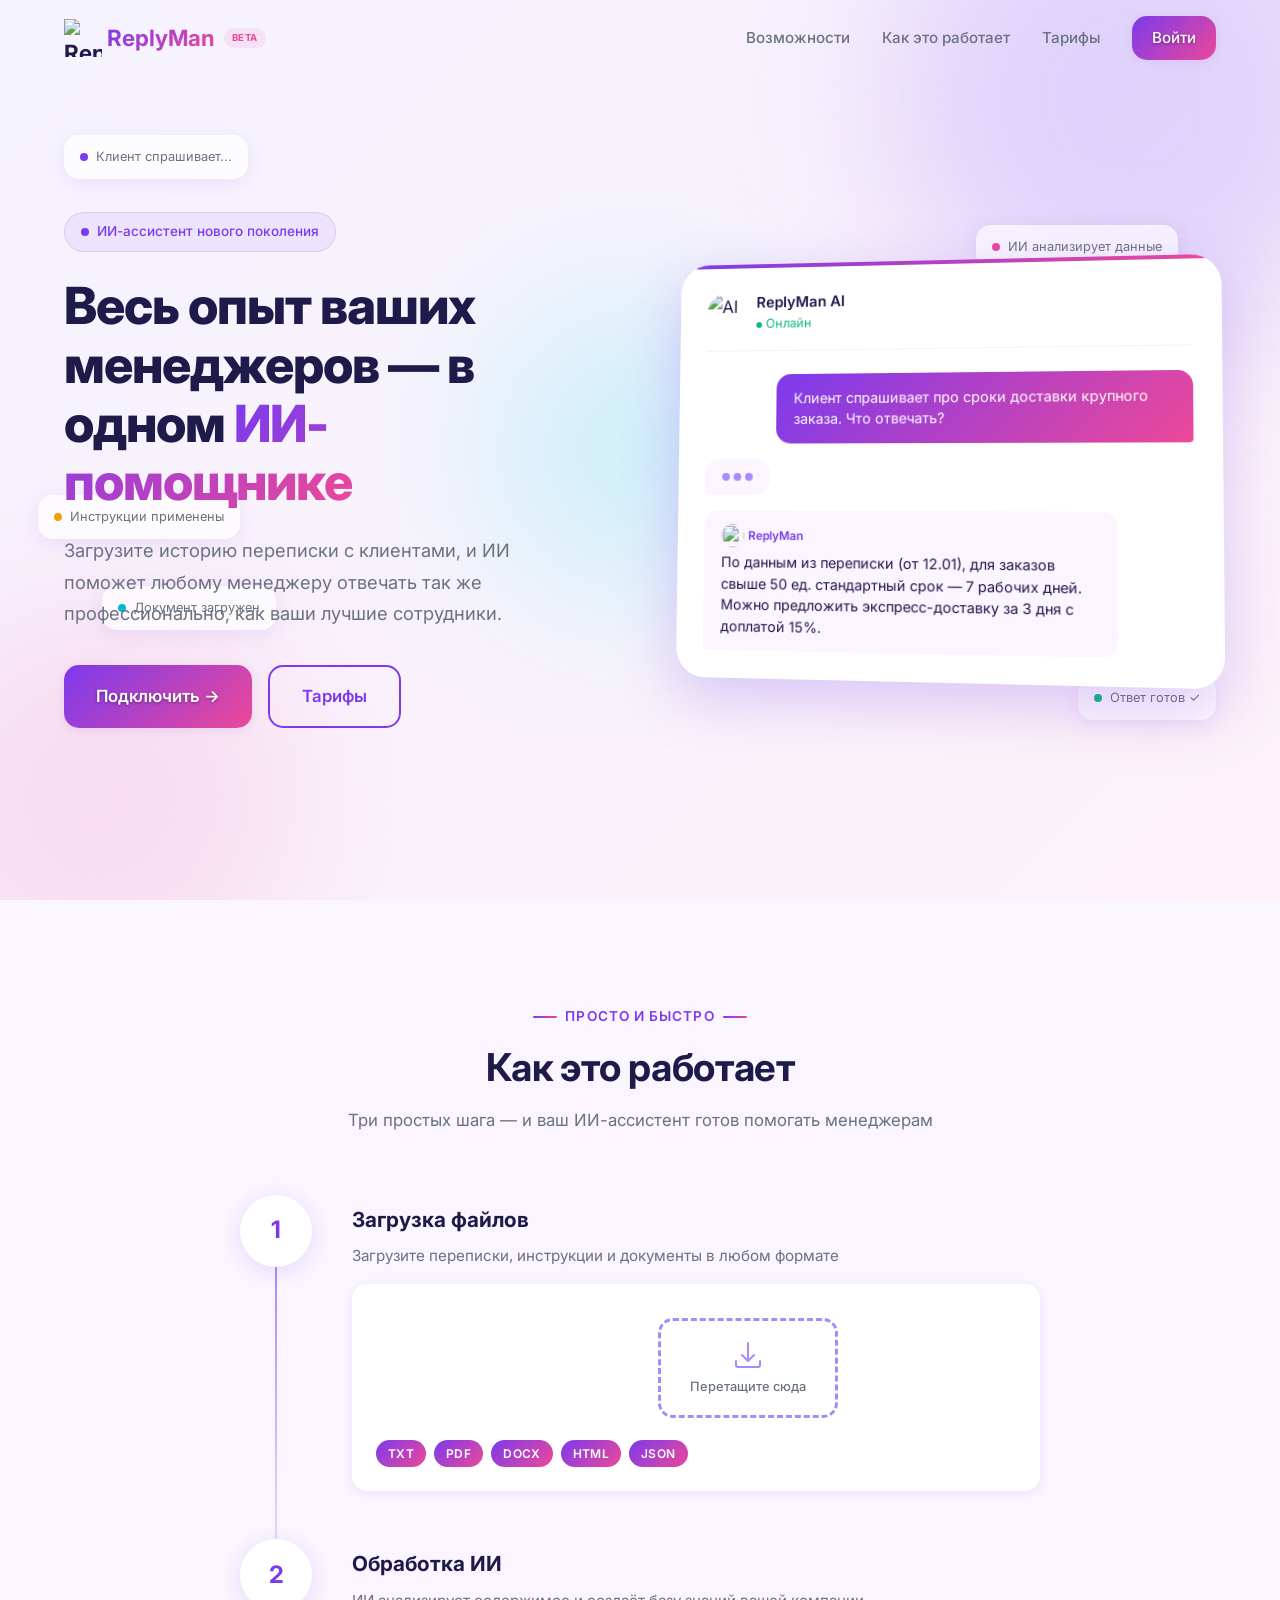
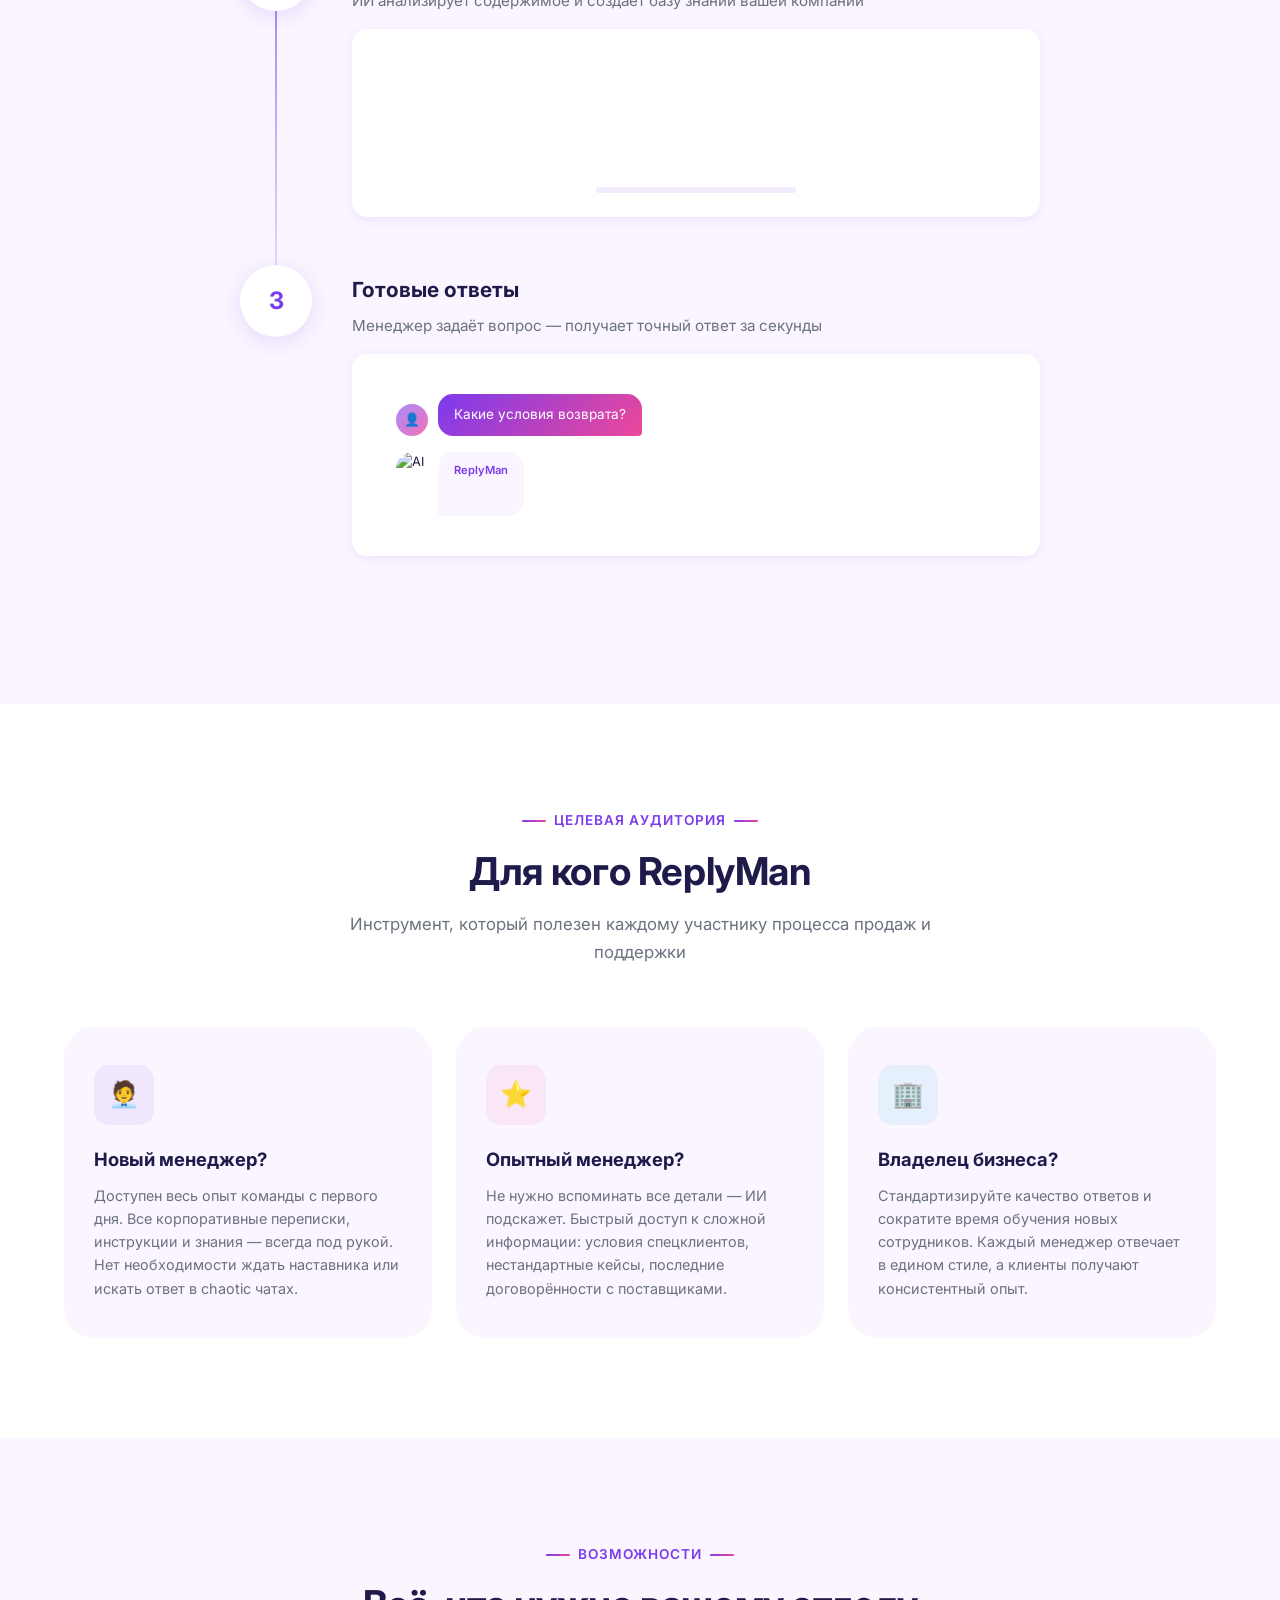
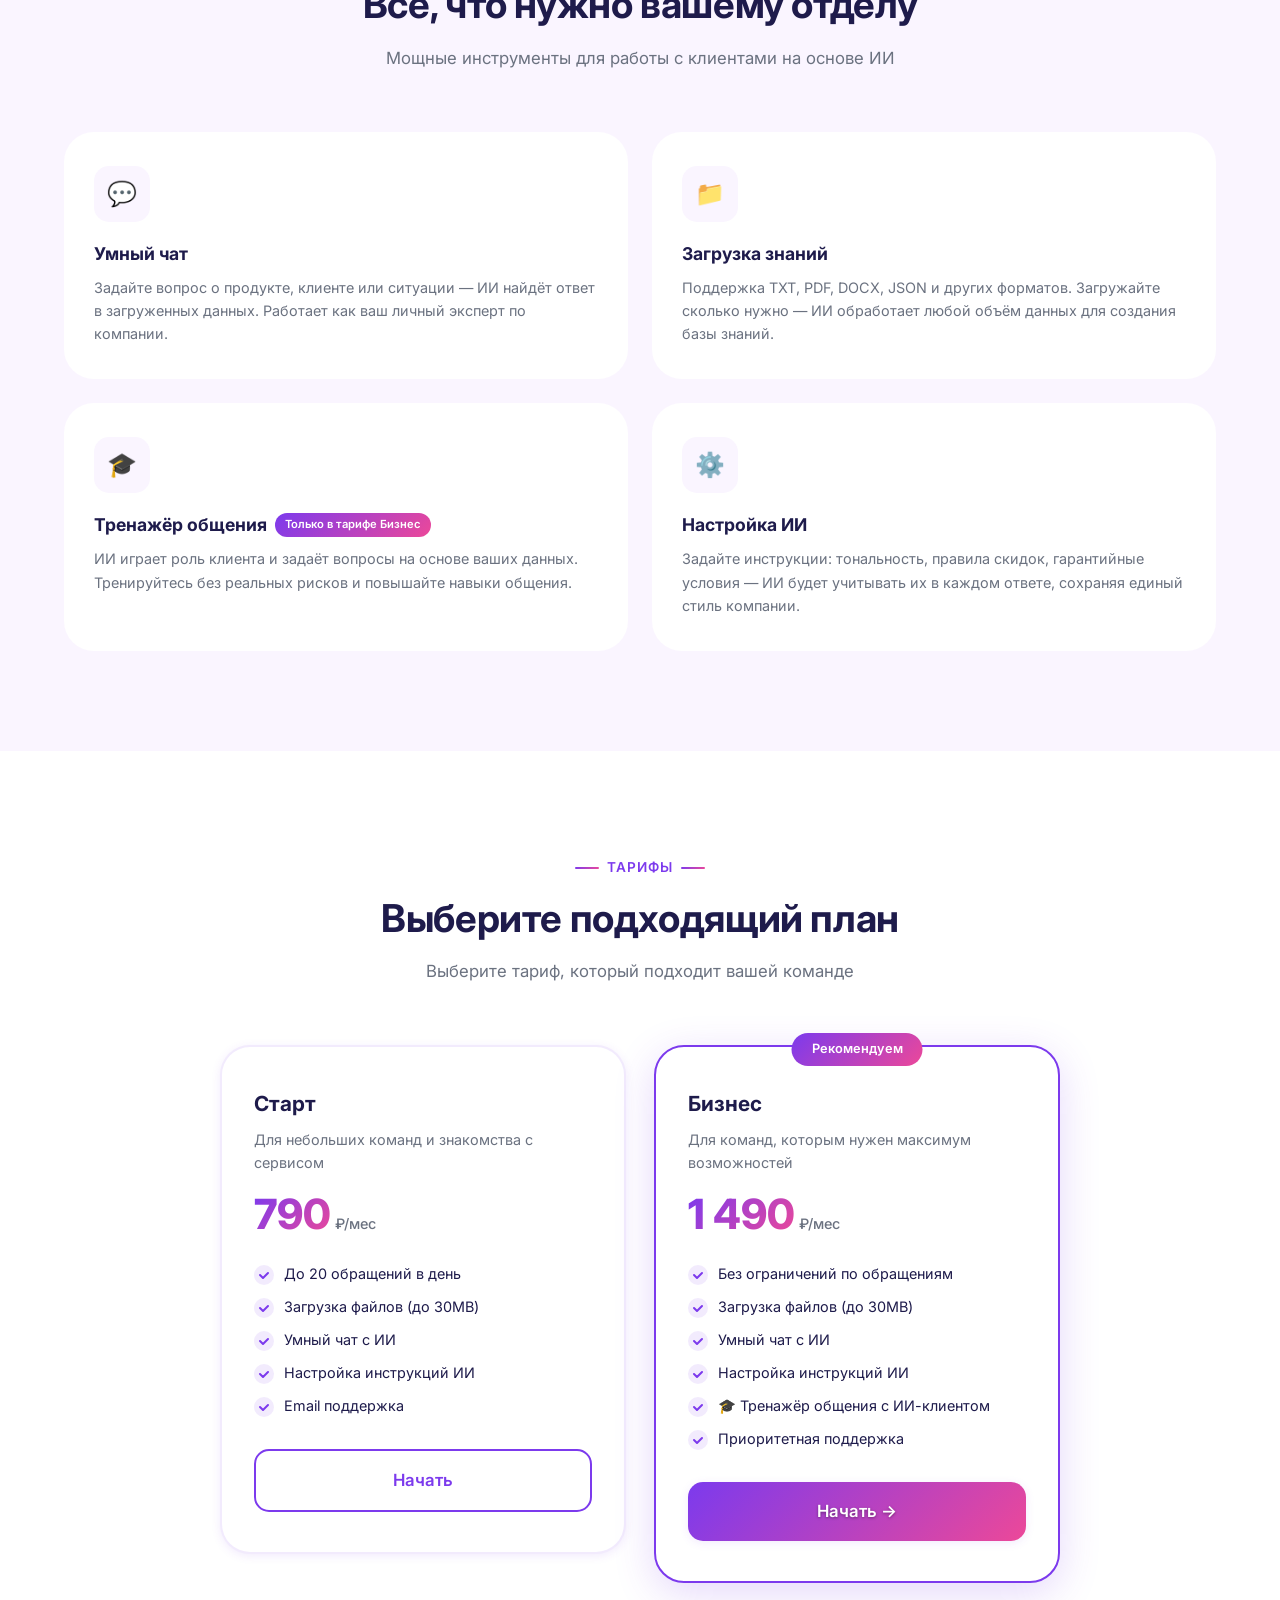
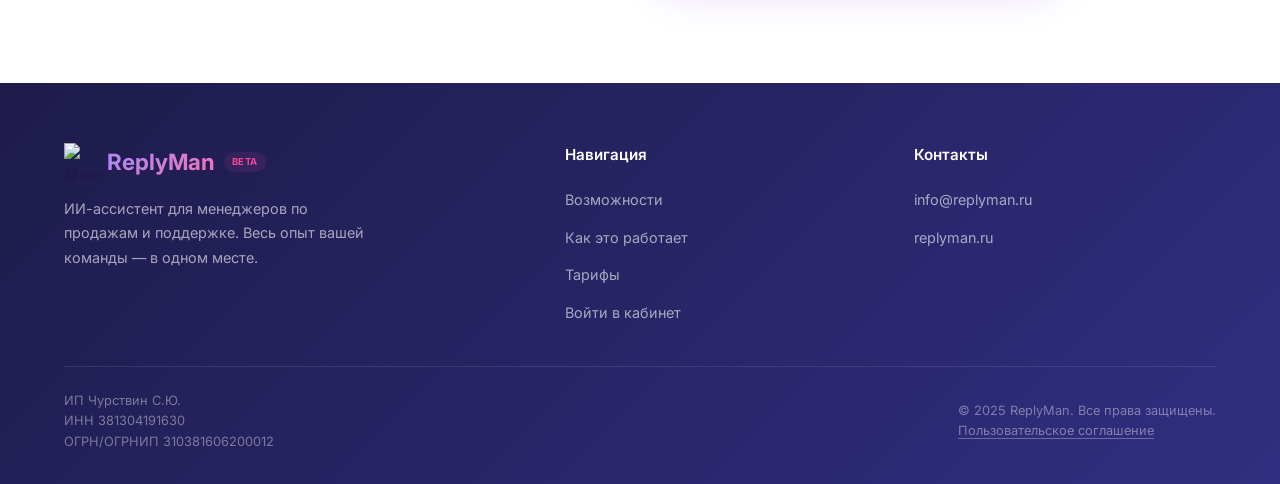
==== index.html @ f09cf015 "Add files via upload" ====
<!DOCTYPE html>
<html lang="ru">
<head>
    <meta charset="UTF-8">
    <meta name="viewport" content="width=device-width, initial-scale=1.0">
    <title>ReplyMan — ИИ-ассистент для менеджеров по продажам и поддержке</title>
    <meta name="description" content="Загрузите историю переписки с клиентами, и ИИ поможет любому менеджеру отвечать так же профессионально, как ваши лучшие сотрудники.">
    <link rel="preconnect" href="https://fonts.googleapis.com">
    <link rel="preconnect" href="https://fonts.gstatic.com" crossorigin>
    <link href="https://fonts.googleapis.com/css2?family=Inter:wght@400;500;600;700;800&display=swap" rel="stylesheet">
    <link rel="icon" type="image/png" href="logo_rm.png">
    <style>
        /* ==============================
           CSS Variables — Design System
           ============================== */
        :root {
            --primary: #7c3aed;
            --primary-light: #a78bfa;
            --primary-dark: #5b21b6;
            --secondary: #ec4899;
            --accent: #06b6d4;

            --gradient-primary: linear-gradient(135deg, #7c3aed 0%, #ec4899 100%);
            --gradient-secondary: linear-gradient(135deg, #a78bfa 0%, #f472b6 100%);
            --gradient-dark: linear-gradient(135deg, #1e1b4b 0%, #312e81 100%);
            --gradient-light: linear-gradient(135deg, #f5f3ff 0%, #fdf2f8 100%);

            --bg-primary: #faf5ff;
            --bg-secondary: #ffffff;
            --bg-dark: #1e1b4b;

            --text-primary: #1e1b4b;
            --text-secondary: #6b7280;
            --text-light: #f5f3ff;

            --radius-lg: 30px;
            --radius-md: 15px;
            --radius-sm: 10px;

            --shadow-sm: 0 2px 10px rgba(124, 58, 237, 0.1);
            --shadow-md: 0 4px 20px rgba(124, 58, 237, 0.15);
            --shadow-lg: 0 10px 40px rgba(124, 58, 237, 0.2);
            --shadow-xl: 0 20px 60px rgba(124, 58, 237, 0.25);

            --transition: all 0.3s ease;

            --container-max: 1200px;
        }

        /* ==============================
           Reset & Base
           ============================== */
        *, *::before, *::after {
            margin: 0;
            padding: 0;
            box-sizing: border-box;
        }

        html {
            font-size: 16px;
            scroll-behavior: smooth;
            -webkit-font-smoothing: antialiased;
            -moz-osx-font-smoothing: grayscale;
        }

        body {
            font-family: 'Inter', -apple-system, BlinkMacSystemFont, 'Segoe UI', Roboto, sans-serif;
            background: #ffffff;
            color: var(--text-primary);
            line-height: 1.6;
            overflow-x: hidden;
        }

        a {
            text-decoration: none;
            color: inherit;
            transition: var(--transition);
        }

        img {
            max-width: 100%;
            display: block;
        }

        .container {
            max-width: var(--container-max);
            margin: 0 auto;
            padding: 0 24px;
        }

        /* ==============================
           Scrollbar
           ============================== */
        ::-webkit-scrollbar {
            width: 8px;
        }
        ::-webkit-scrollbar-track {
            background: var(--bg-primary);
        }
        ::-webkit-scrollbar-thumb {
            background: var(--primary-light);
            border-radius: 10px;
        }
        ::-webkit-scrollbar-thumb:hover {
            background: var(--primary);
        }

        /* ==============================
           Header / Navigation
           ============================== */
        .header {
            position: fixed;
            top: 0;
            left: 0;
            right: 0;
            z-index: 1000;
            padding: 16px 0;
            transition: var(--transition);
            background: transparent;
        }

        .header.scrolled {
            background: rgba(255, 255, 255, 0.92);
            backdrop-filter: blur(20px);
            -webkit-backdrop-filter: blur(20px);
            box-shadow: var(--shadow-sm);
            padding: 12px 0;
        }

        .header-inner {
            display: flex;
            align-items: center;
            justify-content: space-between;
        }

        .logo {
            display: flex;
            align-items: center;
            gap: 5px;
            font-size: 1.4rem;
            font-weight: 700;
            color: var(--text-primary);
        }

        .logo-icon {
            width: 38px;
            height: 38px;
            overflow: hidden;
            flex-shrink: 0;
        }

        .logo-icon img {
            width: 100%;
            height: 100%;
            object-fit: cover;
            object-position: center;
        }

        .logo-text {
            background: var(--gradient-primary);
            -webkit-background-clip: text;
            -webkit-text-fill-color: transparent;
            background-clip: text;
        }

        .logo-beta {
            font-size: 0.6rem;
            font-weight: 700;
            text-transform: uppercase;
            letter-spacing: 0.05em;
            color: var(--secondary);
            background: rgba(236, 72, 153, 0.1);
            padding: 2px 8px;
            border-radius: 50px;
            vertical-align: middle;
            margin-left: 4px;
        }

        .nav-links {
            display: flex;
            align-items: center;
            gap: 32px;
            list-style: none;
        }

        .nav-links a {
            font-size: 0.95rem;
            font-weight: 500;
            color: var(--text-secondary);
            transition: var(--transition);
            position: relative;
        }

        .nav-links a:hover {
            color: var(--primary);
        }

        .nav-links a::after {
            content: '';
            position: absolute;
            bottom: -4px;
            left: 0;
            width: 0;
            height: 2px;
            background: var(--gradient-primary);
            border-radius: 2px;
            transition: width 0.3s ease;
        }

        .nav-links a:hover::after {
            width: 100%;
        }

        .btn {
            display: inline-flex;
            align-items: center;
            justify-content: center;
            gap: 8px;
            padding: 12px 24px;
            border-radius: var(--radius-md);
            font-size: 0.95rem;
            font-weight: 600;
            cursor: pointer;
            border: none;
            transition: var(--transition);
            font-family: inherit;
            white-space: nowrap;
        }

        .btn-primary {
            background: var(--gradient-primary);
            color: #ffffff;
            box-shadow: var(--shadow-sm);
            text-shadow: 0 1px 3px rgba(0, 0, 0, 0.4);
        }

        .btn-primary span,
        .btn-primary {
            color: #ffffff !important;
            -webkit-text-fill-color: #ffffff !important;
        }

        .btn-primary:hover {
            transform: translateY(-2px);
            box-shadow: var(--shadow-md);
        }

        .btn-outline {
            background: transparent;
            color: var(--primary);
            border: 2px solid var(--primary);
        }

        .btn-outline:hover {
            background: var(--primary);
            color: #fff;
        }

        .btn-lg {
            padding: 16px 32px;
            font-size: 1.05rem;
            border-radius: var(--radius-md);
        }

        .btn-sm {
            padding: 10px 20px;
            font-size: 0.9rem;
        }

        .header-cta .btn {
            padding: 10px 24px;
        }

        /* Mobile menu */
        .mobile-toggle {
            display: none;
            flex-direction: column;
            gap: 5px;
            cursor: pointer;
            padding: 8px;
            border: none;
            background: none;
            position: fixed;
            top: 16px;
            right: 24px;
            z-index: 10001;
        }

        .mobile-toggle span {
            display: block;
            width: 24px;
            height: 2px;
            background: var(--text-primary);
            border-radius: 2px;
            transition: var(--transition);
        }

        .mobile-toggle.active span:nth-child(1) {
            transform: rotate(45deg) translate(5px, 5px);
        }
        .mobile-toggle.active span:nth-child(2) {
            opacity: 0;
        }
        .mobile-toggle.active span:nth-child(3) {
            transform: rotate(-45deg) translate(5px, -5px);
        }

        /* Hide mobile-only elements on desktop by default */
        #mobileNav,
        .mobile-toggle {
            display: none !important;
        }

        /* ==============================
           Hero Section
           ============================== */
        .hero {
            min-height: 100vh;
            display: flex;
            align-items: center;
            position: relative;
            overflow: hidden;
            padding: 120px 0 80px;
            background: var(--gradient-light);
        }

        .hero-bg {
            position: absolute;
            inset: 0;
            overflow: hidden;
            pointer-events: none;
        }

        .hero-bg .orb {
            position: absolute;
            border-radius: 50%;
            filter: blur(80px);
            opacity: 0.3;
        }

        .hero-bg .orb-1 {
            width: 500px;
            height: 500px;
            background: var(--primary-light);
            top: -150px;
            right: -100px;
            animation: orbFloat 8s ease-in-out infinite;
        }

        .hero-bg .orb-2 {
            width: 400px;
            height: 400px;
            background: #f9a8d4;
            bottom: -100px;
            left: -100px;
            animation: orbFloat 10s ease-in-out infinite reverse;
        }

        .hero-bg .orb-3 {
            width: 300px;
            height: 300px;
            background: #67e8f9;
            top: 50%;
            left: 50%;
            transform: translate(-50%, -50%);
            animation: orbFloat 12s ease-in-out infinite;
        }

        @keyframes orbFloat {
            0%, 100% { transform: translate(0, 0) scale(1); }
            33% { transform: translate(30px, -20px) scale(1.05); }
            66% { transform: translate(-20px, 20px) scale(0.95); }
        }

        /* Floating chat bubbles */
        .floating-elements {
            position: absolute;
            inset: 0;
            overflow: hidden;
            pointer-events: none;
        }

        .float-bubble {
            position: absolute;
            background: rgba(255, 255, 255, 0.7);
            backdrop-filter: blur(8px);
            border-radius: var(--radius-md);
            padding: 12px 16px;
            box-shadow: 0 4px 20px rgba(124, 58, 237, 0.1);
            font-size: 0.8rem;
            color: var(--text-secondary);
            display: flex;
            align-items: center;
            gap: 8px;
        }

        .float-bubble .dot {
            width: 8px;
            height: 8px;
            border-radius: 50%;
            flex-shrink: 0;
        }

        .float-bubble:nth-child(1) {
            top: 15%;
            left: 5%;
            animation: floatUp 6s ease-in-out infinite;
        }
        .float-bubble:nth-child(1) .dot { background: var(--primary); }

        .float-bubble:nth-child(2) {
            top: 25%;
            right: 8%;
            animation: floatUp 7s ease-in-out infinite 1s;
        }
        .float-bubble:nth-child(2) .dot { background: var(--secondary); }

        .float-bubble:nth-child(3) {
            bottom: 30%;
            left: 8%;
            animation: floatUp 8s ease-in-out infinite 2s;
        }
        .float-bubble:nth-child(3) .dot { background: var(--accent); }

        .float-bubble:nth-child(4) {
            bottom: 20%;
            right: 5%;
            animation: floatUp 9s ease-in-out infinite 0.5s;
        }
        .float-bubble:nth-child(4) .dot { background: #10b981; }

        .float-bubble:nth-child(5) {
            top: 55%;
            left: 3%;
            animation: floatUp 7.5s ease-in-out infinite 1.5s;
        }
        .float-bubble:nth-child(5) .dot { background: #f59e0b; }

        @keyframes floatUp {
            0%, 100% { transform: translateY(0); opacity: 0.7; }
            50% { transform: translateY(-15px); opacity: 1; }
        }

        .hero-content {
            position: relative;
            z-index: 2;
            display: grid;
            grid-template-columns: 1fr 1fr;
            gap: 60px;
            align-items: center;
        }

        .hero-text {
            max-width: 600px;
        }

        .hero-badge {
            display: inline-flex;
            align-items: center;
            gap: 8px;
            padding: 8px 16px;
            background: rgba(124, 58, 237, 0.08);
            border: 1px solid rgba(124, 58, 237, 0.15);
            border-radius: 50px;
            font-size: 0.85rem;
            font-weight: 500;
            color: var(--primary);
            margin-bottom: 24px;
        }

        .hero-badge .badge-dot {
            width: 8px;
            height: 8px;
            background: var(--primary);
            border-radius: 50%;
            animation: pulse 2s infinite;
        }

        @keyframes pulse {
            0%, 100% { opacity: 1; transform: scale(1); }
            50% { opacity: 0.5; transform: scale(0.8); }
        }

        .hero h1 {
            font-size: 3.2rem;
            font-weight: 800;
            line-height: 1.15;
            margin-bottom: 24px;
            color: var(--text-primary);
            letter-spacing: -0.02em;
        }

        .hero h1 .gradient-text {
            background: var(--gradient-primary);
            -webkit-background-clip: text;
            -webkit-text-fill-color: transparent;
            background-clip: text;
        }

        .hero-subtitle {
            font-size: 1.15rem;
            line-height: 1.7;
            color: var(--text-secondary);
            margin-bottom: 36px;
            max-width: 520px;
        }

        .hero-actions {
            display: flex;
            gap: 16px;
            flex-wrap: wrap;
        }

        /* Hero illustration — animated chat interface */
        .hero-illustration {
            position: relative;
            perspective: 800px;
        }

        .chat-mockup {
            background: #ffffff;
            border-radius: var(--radius-lg);
            padding: 28px;
            box-shadow: var(--shadow-xl);
            transform: rotateY(-5deg) rotateX(2deg);
            transition: transform 0.6s ease;
            position: relative;
            overflow: hidden;
        }

        .chat-mockup::before {
            content: '';
            position: absolute;
            top: 0;
            left: 0;
            right: 0;
            height: 4px;
            background: var(--gradient-primary);
        }

        .chat-mockup:hover {
            transform: rotateY(0deg) rotateX(0deg);
        }

        .mockup-header {
            display: flex;
            align-items: center;
            gap: 12px;
            margin-bottom: 24px;
            padding-bottom: 16px;
            border-bottom: 1px solid rgba(124, 58, 237, 0.08);
        }

        .mockup-avatar {
            width: 40px;
            height: 40px;
            border-radius: 50%;
            display: flex;
            align-items: center;
            justify-content: center;
            font-size: 1.1rem;
            overflow: hidden;
        }

        .mockup-avatar img {
            width: 100%;
            height: 100%;
            object-fit: cover;
        }

        .ai-icon {
            width: 14px;
            height: 14px;
            display: inline-block;
            vertical-align: middle;
            margin-right: 4px;
            border-radius: 50%;
        }

        .mockup-name {
            font-weight: 600;
            font-size: 0.95rem;
            color: var(--text-primary);
        }

        .mockup-status {
            font-size: 0.8rem;
            color: #10b981;
            display: flex;
            align-items: center;
            gap: 4px;
        }

        .mockup-status::before {
            content: '';
            width: 6px;
            height: 6px;
            background: #10b981;
            border-radius: 50%;
        }

        .mockup-messages {
            display: flex;
            flex-direction: column;
            gap: 16px;
        }

        .mockup-msg {
            max-width: 85%;
            padding: 14px 18px;
            border-radius: var(--radius-md);
            font-size: 0.9rem;
            line-height: 1.5;
            opacity: 0;
            animation: msgAppear 0.5s ease forwards;
        }

        .mockup-msg:nth-child(1) { animation-delay: 0.5s; }
        .mockup-msg:nth-child(2) { animation-delay: 1.5s; }
        .mockup-msg:nth-child(3) { animation-delay: 2.5s; }

        @keyframes msgAppear {
            from { opacity: 0; transform: translateY(10px); }
            to { opacity: 1; transform: translateY(0); }
        }

        .mockup-msg.user-msg {
            align-self: flex-end;
            background: var(--gradient-primary);
            color: #fff;
            border-bottom-right-radius: 4px;
        }

        .mockup-msg.ai-msg {
            align-self: flex-start;
            background: var(--bg-primary);
            color: var(--text-primary);
            border-bottom-left-radius: 4px;
        }

        .mockup-msg.ai-msg .ai-label {
            font-size: 0.75rem;
            font-weight: 600;
            color: var(--primary);
            margin-bottom: 4px;
            display: flex;
            align-items: center;
            gap: 4px;
        }

        .mockup-typing {
            display: flex;
            gap: 4px;
            padding: 14px 18px;
            background: var(--bg-primary);
            border-radius: var(--radius-md);
            border-bottom-left-radius: 4px;
            align-self: flex-start;
            width: fit-content;
            opacity: 0;
            animation: msgAppear 0.5s ease forwards;
            animation-delay: 2s;
        }

        .mockup-typing .typing-dot {
            width: 8px;
            height: 8px;
            background: var(--primary-light);
            border-radius: 50%;
            animation: typingBounce 1.4s infinite ease-in-out;
        }

        .mockup-typing .typing-dot:nth-child(1) { animation-delay: 0s; }
        .mockup-typing .typing-dot:nth-child(2) { animation-delay: 0.2s; }
        .mockup-typing .typing-dot:nth-child(3) { animation-delay: 0.4s; }

        @keyframes typingBounce {
            0%, 80%, 100% { transform: translateY(0); }
            40% { transform: translateY(-8px); }
        }

        /* ==============================
           Sections Common
           ============================== */
        .section {
            padding: 100px 0;
        }

        .section-header {
            text-align: center;
            max-width: 640px;
            margin: 0 auto 60px;
        }

        .section-label {
            display: inline-flex;
            align-items: center;
            gap: 8px;
            font-size: 0.85rem;
            font-weight: 600;
            color: var(--primary);
            text-transform: uppercase;
            letter-spacing: 0.08em;
            margin-bottom: 16px;
        }

        .section-label::before,
        .section-label::after {
            content: '';
            width: 24px;
            height: 2px;
            background: var(--gradient-primary);
            border-radius: 2px;
        }

        .section-title {
            font-size: 2.4rem;
            font-weight: 700;
            line-height: 1.2;
            margin-bottom: 16px;
            color: var(--text-primary);
            letter-spacing: -0.01em;
        }

        .section-desc {
            font-size: 1.05rem;
            color: var(--text-secondary);
            line-height: 1.7;
        }

        /* ==============================
           How It Works — Animated Steps
           ============================== */
        .how-it-works {
            background: var(--bg-primary);
        }

        .steps-container {
            display: flex;
            flex-direction: column;
            gap: 0;
            position: relative;
            max-width: 800px;
            margin: 0 auto;
        }

        .step {
            display: grid;
            grid-template-columns: auto 1fr;
            gap: 40px;
            align-items: start;
            position: relative;
            padding-bottom: 0;
        }

        /* Connecting line */
        .step-line {
            position: absolute;
            left: 35px;
            top: 72px;
            bottom: -28px;
            width: 2px;
            background: linear-gradient(to bottom, var(--primary-light), rgba(167, 139, 250, 0.2));
            z-index: 0;
        }

        .step:last-child .step-line {
            display: none;
        }

        .step-number {
            width: 72px;
            height: 72px;
            border-radius: 50%;
            background: #ffffff;
            display: flex;
            align-items: center;
            justify-content: center;
            font-size: 1.5rem;
            font-weight: 700;
            color: var(--primary);
            box-shadow: var(--shadow-md);
            position: relative;
            z-index: 2;
            flex-shrink: 0;
            transition: var(--transition);
        }

        .step.active .step-number {
            background: var(--gradient-primary);
            color: #fff;
            transform: scale(1.1);
            box-shadow: var(--shadow-lg);
        }

        .step-content {
            padding: 8px 0 48px;
            position: relative;
            z-index: 1;
        }

        .step-title {
            font-size: 1.3rem;
            font-weight: 700;
            margin-bottom: 8px;
            color: var(--text-primary);
        }

        .step-desc {
            font-size: 0.95rem;
            color: var(--text-secondary);
            line-height: 1.6;
            margin-bottom: 16px;
        }

        /* Animation containers */
        .step-animation {
            background: #ffffff;
            border-radius: var(--radius-md);
            padding: 24px;
            box-shadow: var(--shadow-sm);
            overflow: hidden;
            position: relative;
            min-height: 160px;
        }

        /* Step 1: File Upload Animation */
        .upload-animation {
            display: flex;
            align-items: center;
            justify-content: center;
            gap: 24px;
            height: 120px;
            position: relative;
        }

        .upload-file {
            display: flex;
            flex-direction: column;
            align-items: center;
            gap: 6px;
            font-size: 0.75rem;
            color: var(--text-secondary);
            font-weight: 500;
            opacity: 0;
            transform: translateX(-80px);
        }

        .upload-file svg {
            width: 48px;
            height: 48px;
        }

        .step.active .upload-file {
            animation: fileSlideIn 2s ease-in-out forwards;
        }

        @keyframes fileSlideIn {
            0% { opacity: 0; transform: translateX(-80px); }
            40% { opacity: 1; transform: translateX(0); }
            60% { opacity: 1; transform: translateX(0) scale(1.05); }
            80% { opacity: 1; transform: translateX(40px) scale(0.9); }
            100% { opacity: 0.5; transform: translateX(40px) scale(0.9); }
        }

        .upload-zone {
            width: 180px;
            height: 100px;
            border: 3px dashed var(--primary-light);
            border-radius: var(--radius-md);
            display: flex;
            flex-direction: column;
            align-items: center;
            justify-content: center;
            gap: 6px;
            transition: all 0.5s ease;
            position: relative;
        }

        .upload-zone svg {
            width: 32px;
            height: 32px;
            color: var(--primary-light);
            transition: var(--transition);
        }

        .upload-zone span {
            font-size: 0.8rem;
            color: var(--text-secondary);
            font-weight: 500;
        }

        .step.active .upload-zone {
            animation: zoneGlow 2s ease-in-out forwards;
        }

        @keyframes zoneGlow {
            0%, 30% { border-color: var(--primary-light); background: transparent; }
            50% { border-color: var(--primary); background: rgba(124, 58, 237, 0.05); box-shadow: 0 0 30px rgba(124, 58, 237, 0.15); }
            80%, 100% { border-color: var(--primary-light); background: transparent; box-shadow: none; }
        }

        .step.active .upload-zone svg {
            animation: uploadIconBounce 2s ease-in-out forwards;
        }

        @keyframes uploadIconBounce {
            0%, 30% { transform: translateY(0); color: var(--primary-light); }
            50% { transform: translateY(-6px); color: var(--primary); }
            80%, 100% { transform: translateY(0); color: var(--primary-light); }
        }

        .format-badges {
            display: flex;
            gap: 8px;
            flex-wrap: wrap;
            margin-top: 12px;
            opacity: 0;
        }

        .step.active .format-badges {
            animation: fadeUp 0.6s ease forwards;
            animation-delay: 1s;
        }

        .format-badge {
            padding: 4px 12px;
            background: var(--gradient-primary);
            color: #fff;
            border-radius: 50px;
            font-size: 0.75rem;
            font-weight: 600;
            letter-spacing: 0.03em;
        }

        @keyframes fadeUp {
            from { opacity: 0; transform: translateY(8px); }
            to { opacity: 1; transform: translateY(0); }
        }

        /* Step 2: Processing Animation */
        .processing-animation {
            display: flex;
            flex-direction: column;
            align-items: center;
            justify-content: center;
            height: 140px;
            gap: 16px;
        }

        .gears-container {
            position: relative;
            width: 100px;
            height: 100px;
        }

        .gear {
            position: absolute;
            opacity: 0;
        }

        .gear-big {
            top: 5px;
            left: 10px;
            width: 60px;
            height: 60px;
        }

        .gear-small {
            bottom: 5px;
            right: 5px;
            width: 40px;
            height: 40px;
        }

        .step.active .gear-big {
            opacity: 1;
            animation: gearSpin 3s linear infinite;
            animation-delay: 0.3s;
        }

        .step.active .gear-small {
            opacity: 1;
            animation: gearSpinReverse 2s linear infinite;
            animation-delay: 0.3s;
        }

        @keyframes gearSpin {
            from { transform: rotate(0deg); }
            to { transform: rotate(360deg); }
        }

        @keyframes gearSpinReverse {
            from { transform: rotate(0deg); }
            to { transform: rotate(-360deg); }
        }

        .processing-particles {
            display: flex;
            gap: 4px;
            align-items: center;
        }

        .particle {
            width: 6px;
            height: 6px;
            border-radius: 50%;
            opacity: 0;
        }

        .particle:nth-child(1) { background: var(--primary); }
        .particle:nth-child(2) { background: var(--secondary); }
        .particle:nth-child(3) { background: var(--accent); }
        .particle:nth-child(4) { background: #10b981; }
        .particle:nth-child(5) { background: #f59e0b; }

        .step.active .particle {
            animation: particleFlow 2s ease-in-out infinite;
        }
        .step.active .particle:nth-child(1) { animation-delay: 0s; }
        .step.active .particle:nth-child(2) { animation-delay: 0.15s; }
        .step.active .particle:nth-child(3) { animation-delay: 0.3s; }
        .step.active .particle:nth-child(4) { animation-delay: 0.45s; }
        .step.active .particle:nth-child(5) { animation-delay: 0.6s; }

        @keyframes particleFlow {
            0% { opacity: 0; transform: translateX(-10px) scale(0.5); }
            30% { opacity: 1; transform: translateX(0) scale(1); }
            70% { opacity: 1; transform: translateX(10px) scale(1); }
            100% { opacity: 0; transform: translateX(20px) scale(0.5); }
        }

        .processing-bar {
            width: 200px;
            height: 6px;
            background: rgba(124, 58, 237, 0.1);
            border-radius: 3px;
            overflow: hidden;
            opacity: 0;
        }

        .step.active .processing-bar {
            opacity: 1;
            animation: fadeUp 0.4s ease forwards;
            animation-delay: 0.2s;
        }

        .processing-bar-fill {
            height: 100%;
            width: 0;
            background: var(--gradient-primary);
            border-radius: 3px;
        }

        .step.active .processing-bar-fill {
            animation: progressFill 2.5s ease-in-out infinite;
        }

        @keyframes progressFill {
            0% { width: 0; }
            50% { width: 80%; }
            80% { width: 95%; }
            100% { width: 100%; }
        }

        /* Step 3: Chat Answer Animation */
        .answer-animation {
            padding: 16px 20px;
        }

        .answer-chat-user {
            display: flex;
            gap: 10px;
            align-items: flex-end;
            margin-bottom: 16px;
            opacity: 0;
        }

        .step.active .answer-chat-user {
            animation: fadeUp 0.5s ease forwards;
            animation-delay: 0.2s;
        }

        .answer-avatar-user {
            width: 32px;
            height: 32px;
            border-radius: 50%;
            background: var(--gradient-secondary);
            display: flex;
            align-items: center;
            justify-content: center;
            font-size: 0.8rem;
            flex-shrink: 0;
        }

        .answer-bubble-user {
            background: var(--gradient-primary);
            color: #fff;
            padding: 10px 16px;
            border-radius: var(--radius-md);
            border-bottom-right-radius: 4px;
            font-size: 0.85rem;
            max-width: 280px;
        }

        .answer-chat-ai {
            display: flex;
            gap: 10px;
            align-items: flex-start;
            opacity: 0;
        }

        .step.active .answer-chat-ai {
            animation: fadeUp 0.5s ease forwards;
            animation-delay: 0.8s;
        }

        .answer-avatar-ai {
            width: 32px;
            height: 32px;
            border-radius: 50%;
            display: flex;
            align-items: center;
            justify-content: center;
            font-size: 0.8rem;
            flex-shrink: 0;
            overflow: hidden;
        }

        .answer-avatar-ai img {
            width: 100%;
            height: 100%;
            object-fit: cover;
        }

        .answer-bubble-ai {
            background: var(--bg-primary);
            color: var(--text-primary);
            padding: 10px 16px;
            border-radius: var(--radius-md);
            border-bottom-left-radius: 4px;
            font-size: 0.85rem;
            max-width: 320px;
            position: relative;
            overflow: hidden;
        }

        .answer-bubble-ai .ai-tag {
            font-size: 0.7rem;
            font-weight: 600;
            color: var(--primary);
            margin-bottom: 4px;
            display: flex;
            align-items: center;
            gap: 4px;
        }

        .typing-cursor {
            display: inline-block;
            width: 2px;
            height: 14px;
            background: var(--primary);
            margin-left: 2px;
            vertical-align: middle;
            opacity: 0;
        }

        .step.active .typing-cursor {
            animation: cursorBlink 1s step-end infinite;
            animation-delay: 1.5s;
        }

        @keyframes cursorBlink {
            0%, 100% { opacity: 1; }
            50% { opacity: 0; }
        }

        .answer-typing-indicator {
            display: flex;
            gap: 4px;
            padding: 10px 16px;
            background: var(--bg-primary);
            border-radius: var(--radius-md);
            border-bottom-left-radius: 4px;
            width: fit-content;
            opacity: 0;
        }

        .step.active .answer-typing-indicator {
            animation: fadeUp 0.3s ease forwards;
            animation-delay: 0.5s;
        }

        .answer-typing-indicator .t-dot {
            width: 6px;
            height: 6px;
            background: var(--primary-light);
            border-radius: 50%;
            animation: typingBounce 1.4s infinite ease-in-out;
        }
        .answer-typing-indicator .t-dot:nth-child(1) { animation-delay: 0s; }
        .answer-typing-indicator .t-dot:nth-child(2) { animation-delay: 0.2s; }
        .answer-typing-indicator .t-dot:nth-child(3) { animation-delay: 0.4s; }

        /* ==============================
           Who Is It For
           ============================== */
        .who-is-for {
            background: #ffffff;
        }

        .for-cards {
            display: grid;
            grid-template-columns: repeat(3, 1fr);
            gap: 24px;
        }

        .for-card {
            background: var(--bg-primary);
            border-radius: var(--radius-lg);
            padding: 36px 28px;
            transition: var(--transition);
            border: 2px solid transparent;
            position: relative;
            overflow: hidden;
        }

        .for-card::before {
            content: '';
            position: absolute;
            top: 0;
            left: 0;
            right: 0;
            height: 4px;
            background: var(--gradient-primary);
            opacity: 0;
            transition: opacity 0.3s ease;
        }

        .for-card:hover {
            border-color: var(--primary-light);
            transform: translateY(-4px);
            box-shadow: var(--shadow-md);
        }

        .for-card:hover::before {
            opacity: 1;
        }

        .for-icon {
            width: 60px;
            height: 60px;
            border-radius: var(--radius-md);
            display: flex;
            align-items: center;
            justify-content: center;
            font-size: 1.6rem;
            margin-bottom: 20px;
            background: rgba(124, 58, 237, 0.08);
        }

        .for-card:nth-child(1) .for-icon { background: rgba(124, 58, 237, 0.08); }
        .for-card:nth-child(2) .for-icon { background: rgba(236, 72, 153, 0.08); }
        .for-card:nth-child(3) .for-icon { background: rgba(6, 182, 212, 0.08); }

        .for-title {
            font-size: 1.15rem;
            font-weight: 700;
            margin-bottom: 10px;
            color: var(--text-primary);
        }

        .for-desc {
            font-size: 0.9rem;
            color: var(--text-secondary);
            line-height: 1.6;
        }

        /* ==============================
           Features
           ============================== */
        .features {
            background: var(--bg-primary);
        }

        .features-grid {
            display: grid;
            grid-template-columns: repeat(2, 1fr);
            gap: 24px;
        }

        .feature-card {
            background: #ffffff;
            border-radius: var(--radius-lg);
            padding: 32px 28px;
            transition: var(--transition);
            border: 2px solid transparent;
            position: relative;
        }

        .feature-card:hover {
            border-color: var(--primary-light);
            transform: translateY(-4px);
            box-shadow: var(--shadow-md);
        }

        .feature-icon {
            width: 56px;
            height: 56px;
            border-radius: var(--radius-md);
            display: flex;
            align-items: center;
            justify-content: center;
            font-size: 1.5rem;
            margin-bottom: 18px;
            background: var(--bg-primary);
        }

        .feature-title {
            font-size: 1.1rem;
            font-weight: 700;
            margin-bottom: 8px;
            color: var(--text-primary);
            display: flex;
            align-items: center;
            gap: 8px;
            flex-wrap: wrap;
        }

        .feature-badge {
            display: inline-flex;
            align-items: center;
            padding: 3px 10px;
            background: var(--gradient-primary);
            color: #fff;
            border-radius: 50px;
            font-size: 0.7rem;
            font-weight: 600;
        }

        .feature-desc {
            font-size: 0.9rem;
            color: var(--text-secondary);
            line-height: 1.6;
        }

        /* ==============================
           Pricing
           ============================== */
        .pricing {
            background: #ffffff;
        }

        .pricing-grid {
            display: grid;
            grid-template-columns: repeat(2, 1fr);
            gap: 28px;
            max-width: 840px;
            margin: 0 auto;
            align-items: start;
        }

        .pricing-card {
            background: #ffffff;
            border-radius: var(--radius-lg);
            padding: 40px 32px;
            transition: var(--transition);
            border: 2px solid rgba(124, 58, 237, 0.1);
            position: relative;
            box-shadow: var(--shadow-sm);
        }

        .pricing-card:hover {
            box-shadow: var(--shadow-md);
        }

        .pricing-card.featured {
            border-color: var(--primary);
            box-shadow: var(--shadow-lg);
            transform: scale(1.04);
        }

        .pricing-card.featured:hover {
            transform: scale(1.04) translateY(-4px);
            box-shadow: var(--shadow-xl);
        }

        .pricing-recommend {
            position: absolute;
            top: -14px;
            left: 50%;
            transform: translateX(-50%);
            padding: 6px 20px;
            background: var(--gradient-primary);
            color: #fff;
            border-radius: 50px;
            font-size: 0.8rem;
            font-weight: 600;
            white-space: nowrap;
        }

        .pricing-name {
            font-size: 1.3rem;
            font-weight: 700;
            margin-bottom: 8px;
            color: var(--text-primary);
        }

        .pricing-desc {
            font-size: 0.9rem;
            color: var(--text-secondary);
            margin-bottom: 20px;
        }

        .pricing-price {
            display: flex;
            align-items: baseline;
            gap: 4px;
            margin-bottom: 28px;
        }

        .pricing-amount {
            font-size: 2.6rem;
            font-weight: 800;
            background: var(--gradient-primary);
            -webkit-background-clip: text;
            -webkit-text-fill-color: transparent;
            background-clip: text;
            line-height: 1;
        }

        .pricing-period {
            font-size: 0.9rem;
            color: var(--text-secondary);
            font-weight: 500;
        }

        .pricing-features {
            list-style: none;
            display: flex;
            flex-direction: column;
            gap: 12px;
            margin-bottom: 32px;
        }

        .pricing-features li {
            display: flex;
            align-items: flex-start;
            gap: 10px;
            font-size: 0.9rem;
            color: var(--text-primary);
            line-height: 1.4;
        }

        .pricing-features li .check {
            width: 20px;
            height: 20px;
            border-radius: 50%;
            background: rgba(124, 58, 237, 0.1);
            display: flex;
            align-items: center;
            justify-content: center;
            flex-shrink: 0;
            margin-top: 1px;
        }

        .pricing-features li .check svg {
            width: 12px;
            height: 12px;
            color: var(--primary);
        }

        .pricing-card .btn {
            width: 100%;
            justify-content: center;
        }

        /* ==============================
           Footer
           ============================== */
        .footer {
            background: var(--gradient-dark);
            color: var(--text-light);
            padding: 60px 0 32px;
        }

        .footer-grid {
            display: grid;
            grid-template-columns: 1.5fr 1fr 1fr;
            gap: 48px;
            margin-bottom: 40px;
        }

        .footer-brand .logo {
            margin-bottom: 16px;
        }

        .footer-brand .logo-text {
            background: var(--gradient-secondary);
            -webkit-background-clip: text;
            -webkit-text-fill-color: transparent;
            background-clip: text;
        }

        .footer-about {
            font-size: 0.9rem;
            color: rgba(255, 255, 255, 0.6);
            line-height: 1.7;
            max-width: 320px;
        }

        .footer-title {
            font-size: 0.95rem;
            font-weight: 600;
            margin-bottom: 20px;
            color: #fff;
        }

        .footer-links {
            list-style: none;
            display: flex;
            flex-direction: column;
            gap: 12px;
        }

        .footer-links a {
            font-size: 0.9rem;
            color: rgba(255, 255, 255, 0.6);
            transition: var(--transition);
        }

        .footer-links a:hover {
            color: #fff;
        }

        .footer-bottom {
            border-top: 1px solid rgba(255, 255, 255, 0.1);
            padding-top: 24px;
            display: flex;
            align-items: center;
            justify-content: space-between;
            flex-wrap: wrap;
            gap: 16px;
        }

        .footer-legal {
            font-size: 0.8rem;
            color: rgba(255, 255, 255, 0.4);
            line-height: 1.6;
        }

        .footer-copyright {
            font-size: 0.8rem;
            color: rgba(255, 255, 255, 0.4);
        }

        /* ==============================
           Responsive
           ============================== */
        @media (max-width: 1024px) {
            .hero-content {
                grid-template-columns: 1fr;
                text-align: center;
            }

            .hero-text {
                max-width: 100%;
                margin: 0 auto;
            }

            .hero-subtitle {
                max-width: 100%;
            }

            .hero-actions {
                justify-content: center;
            }

            .hero-illustration {
                max-width: 480px;
                margin: 0 auto;
            }

            .for-cards {
                grid-template-columns: 1fr;
                max-width: 480px;
                margin: 0 auto;
            }

            .features-grid {
                grid-template-columns: 1fr;
                max-width: 480px;
                margin: 0 auto;
            }

            /* Mobile nav: separate full-screen overlay outside header */
            .desktop-nav {
                display: none;
            }
            #mobileNav {
                display: none;
                position: fixed;
                top: 0;
                left: 0;
                right: 0;
                bottom: 0;
                background: #ffffff;
                align-items: center;
                justify-content: center;
                padding: 0;
                z-index: 9999;
            }

            #mobileNav.open {
                display: flex !important;
            }

            #mobileNav .nav-links {
                flex-direction: column;
                align-items: center;
                gap: 32px;
            }

            #mobileNav .nav-links a {
                font-size: 1.3rem;
            }

            .mobile-toggle {
                display: flex !important;
            }

            .pricing-grid {
                grid-template-columns: 1fr;
                max-width: 480px;
                margin: 0 auto;
            }

            .pricing-card.featured {
                transform: none;
            }

            .pricing-card.featured:hover {
                transform: translateY(-4px);
            }

            .footer-grid {
                grid-template-columns: 1fr;
                gap: 32px;
            }

            .footer-bottom {
                flex-direction: column;
                text-align: center;
            }
        }

        @media (max-width: 768px) {
            .hero {
                padding: 100px 0 60px;
                min-height: auto;
            }

            .hero h1 {
                font-size: 2.2rem;
            }

            .hero-subtitle {
                font-size: 1rem;
            }

            .section {
                padding: 72px 0;
            }

            .section-title {
                font-size: 1.8rem;
            }

            .section-header {
                margin-bottom: 40px;
            }

            .step {
                grid-template-columns: 56px 1fr;
                gap: 20px;
            }

            .step-number {
                width: 56px;
                height: 56px;
                font-size: 1.2rem;
            }

            .step-line {
                left: 27px;
                z-index: 0;
            }

            .step-content {
                padding: 4px 0 40px 0;
                position: relative;
                z-index: 1;
            }

            .upload-animation {
                gap: 16px;
            }

            .upload-zone {
                width: 140px;
                height: 80px;
            }

            .answer-bubble-user,
            .answer-bubble-ai {
                max-width: 220px;
            }

            .pricing-card {
                padding: 32px 24px;
            }

            .pricing-amount {
                font-size: 2.2rem;
            }

            .floating-elements {
                display: none;
            }
        }

        @media (max-width: 480px) {
            html {
                font-size: 14px;
            }

            .container {
                padding: 0 16px;
            }

            .hero h1 {
                font-size: 1.9rem;
            }

            .hero-actions {
                flex-direction: column;
                width: 100%;
            }

            .hero-actions .btn {
                width: 100%;
                justify-content: center;
            }

            .chat-mockup {
                padding: 20px;
                transform: none;
            }

            .chat-mockup:hover {
                transform: none;
            }

            .step-animation {
                padding: 16px;
                min-height: 130px;
            }

            .feature-card {
                padding: 24px 20px;
            }

            .pricing-card {
                padding: 28px 20px;
            }

            .logo {
                font-size: 1.2rem;
            }

            .logo-icon {
                width: 36px;
                height: 36px;
                font-size: 1.1rem;
            }
        }

        /* ==============================
           Scroll reveal animations
           ============================== */
        .reveal {
            opacity: 0;
            transform: translateY(30px);
            transition: opacity 0.6s ease, transform 0.6s ease;
        }

        .reveal.visible {
            opacity: 1;
            transform: translateY(0);
        }

        .reveal-delay-1 { transition-delay: 0.1s; }
        .reveal-delay-2 { transition-delay: 0.2s; }
        .reveal-delay-3 { transition-delay: 0.3s; }
        .reveal-delay-4 { transition-delay: 0.4s; }

        /* ==============================
           Modal
           ============================== */
        .modal-overlay {
            display: none;
            position: fixed;
            inset: 0;
            background: rgba(0, 0, 0, 0.5);
            z-index: 99999;
            align-items: flex-start;
            justify-content: center;
            padding: 40px 16px;
            overflow-y: auto;
        }

        .modal-overlay.open {
            display: flex;
        }

        .modal-box {
            background: #ffffff;
            border-radius: var(--radius-lg);
            max-width: 800px;
            width: 100%;
            padding: 40px;
            position: relative;
            margin: 20px 0;
            box-shadow: var(--shadow-xl);
        }

        .modal-close {
            position: absolute;
            top: 16px;
            right: 20px;
            width: 36px;
            height: 36px;
            border: none;
            background: var(--bg-primary);
            border-radius: 50%;
            cursor: pointer;
            display: flex;
            align-items: center;
            justify-content: center;
            font-size: 1.2rem;
            color: var(--text-secondary);
            transition: var(--transition);
        }

        .modal-close:hover {
            background: var(--primary-light);
            color: #fff;
        }

        .modal-box h2 {
            font-size: 1.6rem;
            font-weight: 700;
            margin-bottom: 8px;
            color: var(--text-primary);
        }

        .modal-box .modal-subtitle {
            font-size: 0.9rem;
            color: var(--text-secondary);
            margin-bottom: 24px;
        }

        .modal-box h3 {
            font-size: 1.1rem;
            font-weight: 700;
            margin: 24px 0 10px;
            color: var(--text-primary);
        }

        .modal-box h3:first-of-type {
            margin-top: 0;
        }

        .modal-box p {
            font-size: 0.9rem;
            color: #444;
            line-height: 1.7;
            margin-bottom: 12px;
        }

        .modal-box ul,
        .modal-box ol {
            font-size: 0.9rem;
            color: #444;
            line-height: 1.7;
            margin: 0 0 12px 20px;
        }

        .modal-box li {
            margin-bottom: 4px;
        }

        .modal-box strong {
            color: var(--text-primary);
        }

        @media (max-width: 768px) {
            .modal-box {
                padding: 24px 20px;
            }
            .modal-box h2 {
                font-size: 1.3rem;
            }
        }
    </style>
</head>
<body>

    <!-- ================================
         Header
         ================================ -->
    <header class="header" id="header">
        <div class="container header-inner">
            <a href="/" class="logo">
                <div class="logo-icon"><img src="logo_rm.png" alt="ReplyMan"></div>
                <span class="logo-text">ReplyMan</span><span class="logo-beta">beta</span>
            </a>

            <nav class="desktop-nav">
                <ul class="nav-links">
                    <li><a href="#features">Возможности</a></li>
                    <li><a href="#how-it-works">Как это работает</a></li>
                    <li><a href="#pricing">Тарифы</a></li>
                    <li>
                        <a href="/lk/index.html" class="btn btn-primary btn-sm">Войти</a>
                    </li>
                </ul>
            </nav>
        </div>
    </header>

    <!-- Mobile toggle + nav overlay — outside header to avoid stacking context -->
    <button class="mobile-toggle" id="mobileToggle" aria-label="Меню">
        <span></span>
        <span></span>
        <span></span>
    </button>
    <nav id="mobileNav">
        <ul class="nav-links" id="navLinks">
            <li><a href="#features" onclick="closeNav()">Возможности</a></li>
            <li><a href="#how-it-works" onclick="closeNav()">Как это работает</a></li>
            <li><a href="#pricing" onclick="closeNav()">Тарифы</a></li>
            <li>
                <a href="/lk/index.html" class="btn btn-primary btn-sm">Войти</a>
            </li>
        </ul>
    </nav>

    <!-- ================================
         Hero Section
         ================================ -->
    <section class="hero">
        <div class="hero-bg">
            <div class="orb orb-1"></div>
            <div class="orb orb-2"></div>
            <div class="orb orb-3"></div>
        </div>

        <div class="floating-elements">
            <div class="float-bubble">
                <span class="dot"></span>
                Клиент спрашивает...
            </div>
            <div class="float-bubble">
                <span class="dot"></span>
                ИИ анализирует данные
            </div>
            <div class="float-bubble">
                <span class="dot"></span>
                Документ загружен
            </div>
            <div class="float-bubble">
                <span class="dot"></span>
                Ответ готов ✓
            </div>
            <div class="float-bubble">
                <span class="dot"></span>
                Инструкции применены
            </div>
        </div>

        <div class="container">
            <div class="hero-content">
                <div class="hero-text">
                    <div class="hero-badge">
                        <span class="badge-dot"></span>
                        ИИ-ассистент нового поколения
                    </div>
                    <h1>
                        Весь опыт ваших менеджеров — в одном
                        <span class="gradient-text">ИИ-помощнике</span>
                    </h1>
                    <p class="hero-subtitle">
                        Загрузите историю переписки с клиентами, и ИИ поможет любому менеджеру отвечать так же профессионально, как ваши лучшие сотрудники.
                    </p>
                    <div class="hero-actions">
                        <a href="/lk/index.html" class="btn btn-primary btn-lg">Подключить →</a>
                        <a href="#pricing" class="btn btn-outline btn-lg">Тарифы</a>
                    </div>
                </div>

                <div class="hero-illustration">
                    <div class="chat-mockup">
                        <div class="mockup-header">
                            <div class="mockup-avatar"><img src="robot_avatar.png" alt="AI" width="24" height="24" style="border-radius:50%"></div>
                            <div>
                                <div class="mockup-name">ReplyMan AI</div>
                                <div class="mockup-status">Онлайн</div>
                            </div>
                        </div>
                        <div class="mockup-messages">
                            <div class="mockup-msg user-msg">
                                Клиент спрашивает про сроки доставки крупного заказа. Что отвечать?
                            </div>
                            <div class="mockup-typing">
                                <div class="typing-dot"></div>
                                <div class="typing-dot"></div>
                                <div class="typing-dot"></div>
                            </div>
                            <div class="mockup-msg ai-msg">
                                <div class="ai-label"><img src="robot_avatar.png" alt="" width="24" height="24" style="border-radius:50%"> ReplyMan</div>
                                По данным из переписки (от 12.01), для заказов свыше 50 ед. стандартный срок — 7 рабочих дней. Можно предложить экспресс-доставку за 3 дня с доплатой 15%.
                            </div>
                        </div>
                    </div>
                </div>
            </div>
        </div>
    </section>

    <!-- ================================
         How It Works
         ================================ -->
    <section class="section how-it-works" id="how-it-works">
        <div class="container">
            <div class="section-header reveal">
                <div class="section-label">Просто и быстро</div>
                <h2 class="section-title">Как это работает</h2>
                <p class="section-desc">Три простых шага — и ваш ИИ-ассистент готов помогать менеджерам</p>
            </div>

            <div class="steps-container">
                <!-- Step 1 -->
                <div class="step" data-step="1">
                    <div class="step-number">1</div>
                    <div class="step-line"></div>
                    <div class="step-content">
                        <h3 class="step-title">Загрузка файлов</h3>
                        <p class="step-desc">Загрузите переписки, инструкции и документы в любом формате</p>
                        <div class="step-animation">
                            <div class="upload-animation">
                                <div class="upload-file">
                                    <svg viewBox="0 0 48 48" fill="none" xmlns="http://www.w3.org/2000/svg">
                                        <rect x="8" y="4" width="32" height="40" rx="4" fill="#f5f3ff" stroke="#a78bfa" stroke-width="2"/>
                                        <path d="M16 22h16M16 28h12M16 34h8" stroke="#7c3aed" stroke-width="2" stroke-linecap="round"/>
                                        <path d="M8 16l12-12h16a4 4 0 014 4v40a4 4 0 01-4 4H12a4 4 0 01-4-4V16z" fill="#f5f3ff" stroke="#7c3aed" stroke-width="2"/>
                                        <path d="M20 4v12h12" stroke="#7c3aed" stroke-width="2" stroke-linecap="round" stroke-linejoin="round"/>
                                    </svg>
                                    <span>документ.pdf</span>
                                </div>
                                <div class="upload-zone">
                                    <svg viewBox="0 0 32 32" fill="none" xmlns="http://www.w3.org/2000/svg">
                                        <path d="M16 4v18M10 16l6 6 6-6" stroke="currentColor" stroke-width="2" stroke-linecap="round" stroke-linejoin="round"/>
                                        <path d="M4 22v4a2 2 0 002 2h20a2 2 0 002-2v-4" stroke="currentColor" stroke-width="2" stroke-linecap="round"/>
                                    </svg>
                                    <span>Перетащите сюда</span>
                                </div>
                            </div>
                            <div class="format-badges">
                                <span class="format-badge">TXT</span>
                                <span class="format-badge">PDF</span>
                                <span class="format-badge">DOCX</span>
                                <span class="format-badge">HTML</span>
                                <span class="format-badge">JSON</span>
                            </div>
                        </div>
                    </div>
                </div>

                <!-- Step 2 -->
                <div class="step" data-step="2">
                    <div class="step-number">2</div>
                    <div class="step-line"></div>
                    <div class="step-content">
                        <h3 class="step-title">Обработка ИИ</h3>
                        <p class="step-desc">ИИ анализирует содержимое и создаёт базу знаний вашей компании</p>
                        <div class="step-animation">
                            <div class="processing-animation">
                                <div class="gears-container">
                                    <!-- Big Gear -->
                                    <svg class="gear gear-big" viewBox="0 0 60 60" fill="none" xmlns="http://www.w3.org/2000/svg">
                                        <path d="M30 18a12 12 0 100 24 12 12 0 000-24z" stroke="#7c3aed" stroke-width="2.5"/>
                                        <path d="M30 6v6M30 48v6M6 30h6M48 30h6M12.2 12.2l4.2 4.2M43.6 43.6l4.2 4.2M12.2 47.8l4.2-4.2M43.6 16.4l4.2-4.2" stroke="#a78bfa" stroke-width="2.5" stroke-linecap="round"/>
                                    </svg>
                                    <!-- Small Gear -->
                                    <svg class="gear gear-small" viewBox="0 0 40 40" fill="none" xmlns="http://www.w3.org/2000/svg">
                                        <path d="M20 13a7 7 0 100 14 7 7 0 000-14z" stroke="#ec4899" stroke-width="2"/>
                                        <path d="M20 6v4M20 30v4M6 20h4M30 20h4M10 10l3 3M27 27l3 3M10 30l3-3M27 13l3-3" stroke="#f9a8d4" stroke-width="2" stroke-linecap="round"/>
                                    </svg>
                                </div>
                                <div class="processing-particles">
                                    <div class="particle"></div>
                                    <div class="particle"></div>
                                    <div class="particle"></div>
                                    <div class="particle"></div>
                                    <div class="particle"></div>
                                </div>
                                <div class="processing-bar">
                                    <div class="processing-bar-fill"></div>
                                </div>
                            </div>
                        </div>
                    </div>
                </div>

                <!-- Step 3 -->
                <div class="step" data-step="3">
                    <div class="step-number">3</div>
                    <div class="step-content">
                        <h3 class="step-title">Готовые ответы</h3>
                        <p class="step-desc">Менеджер задаёт вопрос — получает точный ответ за секунды</p>
                        <div class="step-animation">
                            <div class="answer-animation">
                                <div class="answer-chat-user">
                                    <div class="answer-avatar-user">👤</div>
                                    <div class="answer-bubble-user">Какие условия возврата?</div>
                                </div>
                                <div class="answer-chat-ai">
                                    <div class="answer-avatar-ai"><img src="robot_avatar.png" alt="AI" width="24" height="24" style="border-radius:50%"></div>
                                    <div class="answer-bubble-ai">
                                        <div class="ai-tag">ReplyMan</div>
                                        <span id="typedAnswer"></span><span class="typing-cursor">|</span>
                                    </div>
                                </div>
                            </div>
                        </div>
                    </div>
                </div>
            </div>
        </div>
    </section>

    <!-- ================================
         Who Is It For
         ================================ -->
    <section class="section who-is-for" id="who">
        <div class="container">
            <div class="section-header reveal">
                <div class="section-label">Целевая аудитория</div>
                <h2 class="section-title">Для кого ReplyMan</h2>
                <p class="section-desc">Инструмент, который полезен каждому участнику процесса продаж и поддержки</p>
            </div>

            <div class="for-cards">
                <div class="for-card reveal reveal-delay-1">
                    <div class="for-icon">🧑‍💼</div>
                    <h3 class="for-title">Новый менеджер?</h3>
                    <p class="for-desc">Доступен весь опыт команды с первого дня. Все корпоративные переписки, инструкции и знания — всегда под рукой. Нет необходимости ждать наставника или искать ответ в chaotic чатах.</p>
                </div>
                <div class="for-card reveal reveal-delay-2">
                    <div class="for-icon">⭐</div>
                    <h3 class="for-title">Опытный менеджер?</h3>
                    <p class="for-desc">Не нужно вспоминать все детали — ИИ подскажет. Быстрый доступ к сложной информации: условия спецклиентов, нестандартные кейсы, последние договорённости с поставщиками.</p>
                </div>
                <div class="for-card reveal reveal-delay-3">
                    <div class="for-icon">🏢</div>
                    <h3 class="for-title">Владелец бизнеса?</h3>
                    <p class="for-desc">Стандартизируйте качество ответов и сократите время обучения новых сотрудников. Каждый менеджер отвечает в едином стиле, а клиенты получают консистентный опыт.</p>
                </div>
            </div>
        </div>
    </section>

    <!-- ================================
         Features
         ================================ -->
    <section class="section features" id="features">
        <div class="container">
            <div class="section-header reveal">
                <div class="section-label">Возможности</div>
                <h2 class="section-title">Всё, что нужно вашему отделу</h2>
                <p class="section-desc">Мощные инструменты для работы с клиентами на основе ИИ</p>
            </div>

            <div class="features-grid">
                <div class="feature-card reveal reveal-delay-1">
                    <div class="feature-icon">💬</div>
                    <h3 class="feature-title">Умный чат</h3>
                    <p class="feature-desc">Задайте вопрос о продукте, клиенте или ситуации — ИИ найдёт ответ в загруженных данных. Работает как ваш личный эксперт по компании.</p>
                </div>
                <div class="feature-card reveal reveal-delay-2">
                    <div class="feature-icon">📁</div>
                    <h3 class="feature-title">Загрузка знаний</h3>
                    <p class="feature-desc">Поддержка TXT, PDF, DOCX, JSON и других форматов. Загружайте сколько нужно — ИИ обработает любой объём данных для создания базы знаний.</p>
                </div>
                <div class="feature-card reveal reveal-delay-3">
                    <div class="feature-icon">🎓</div>
                    <h3 class="feature-title">Тренажёр общения <span class="feature-badge">Только в тарифе Бизнес</span></h3>
                    <p class="feature-desc">ИИ играет роль клиента и задаёт вопросы на основе ваших данных. Тренируйтесь без реальных рисков и повышайте навыки общения.</p>
                </div>
                <div class="feature-card reveal reveal-delay-4">
                    <div class="feature-icon">⚙️</div>
                    <h3 class="feature-title">Настройка ИИ</h3>
                    <p class="feature-desc">Задайте инструкции: тональность, правила скидок, гарантийные условия — ИИ будет учитывать их в каждом ответе, сохраняя единый стиль компании.</p>
                </div>
            </div>
        </div>
    </section>

    <!-- ================================
         Pricing
         ================================ -->
    <section class="section pricing" id="pricing">
        <div class="container">
            <div class="section-header reveal">
                <div class="section-label">Тарифы</div>
                <h2 class="section-title">Выберите подходящий план</h2>
                <p class="section-desc">Выберите тариф, который подходит вашей команде</p>
            </div>

            <div class="pricing-grid">
                <!-- Старт -->
                <div class="pricing-card reveal reveal-delay-1">
                    <div class="pricing-name">Старт</div>
                    <div class="pricing-desc">Для небольших команд и знакомства с сервисом</div>
                    <div class="pricing-price">
                        <span class="pricing-amount">790</span>
                        <span class="pricing-period">₽/мес</span>
                    </div>
                    <ul class="pricing-features">
                        <li>
                            <span class="check">
                                <svg viewBox="0 0 12 12" fill="none"><path d="M2 6l3 3 5-5" stroke="currentColor" stroke-width="2" stroke-linecap="round" stroke-linejoin="round"/></svg>
                            </span>
                            До 20 обращений в день
                        </li>
                        <li>
                            <span class="check">
                                <svg viewBox="0 0 12 12" fill="none"><path d="M2 6l3 3 5-5" stroke="currentColor" stroke-width="2" stroke-linecap="round" stroke-linejoin="round"/></svg>
                            </span>
                            Загрузка файлов (до 30MB)
                        </li>
                        <li>
                            <span class="check">
                                <svg viewBox="0 0 12 12" fill="none"><path d="M2 6l3 3 5-5" stroke="currentColor" stroke-width="2" stroke-linecap="round" stroke-linejoin="round"/></svg>
                            </span>
                            Умный чат с ИИ
                        </li>
                        <li>
                            <span class="check">
                                <svg viewBox="0 0 12 12" fill="none"><path d="M2 6l3 3 5-5" stroke="currentColor" stroke-width="2" stroke-linecap="round" stroke-linejoin="round"/></svg>
                            </span>
                            Настройка инструкций ИИ
                        </li>
                        <li>
                            <span class="check">
                                <svg viewBox="0 0 12 12" fill="none"><path d="M2 6l3 3 5-5" stroke="currentColor" stroke-width="2" stroke-linecap="round" stroke-linejoin="round"/></svg>
                            </span>
                            Email поддержка
                        </li>
                    </ul>
                    <a href="/lk/index.html" class="btn btn-outline btn-lg">Начать</a>
                </div>

                <!-- Бизнес -->
                <div class="pricing-card featured reveal reveal-delay-2">
                    <div class="pricing-recommend">Рекомендуем</div>
                    <div class="pricing-name">Бизнес</div>
                    <div class="pricing-desc">Для команд, которым нужен максимум возможностей</div>
                    <div class="pricing-price">
                        <span class="pricing-amount">1 490</span>
                        <span class="pricing-period">₽/мес</span>
                    </div>
                    <ul class="pricing-features">
                        <li>
                            <span class="check">
                                <svg viewBox="0 0 12 12" fill="none"><path d="M2 6l3 3 5-5" stroke="currentColor" stroke-width="2" stroke-linecap="round" stroke-linejoin="round"/></svg>
                            </span>
                            Без ограничений по обращениям
                        </li>
                        <li>
                            <span class="check">
                                <svg viewBox="0 0 12 12" fill="none"><path d="M2 6l3 3 5-5" stroke="currentColor" stroke-width="2" stroke-linecap="round" stroke-linejoin="round"/></svg>
                            </span>
                            Загрузка файлов (до 30MB)
                        </li>
                        <li>
                            <span class="check">
                                <svg viewBox="0 0 12 12" fill="none"><path d="M2 6l3 3 5-5" stroke="currentColor" stroke-width="2" stroke-linecap="round" stroke-linejoin="round"/></svg>
                            </span>
                            Умный чат с ИИ
                        </li>
                        <li>
                            <span class="check">
                                <svg viewBox="0 0 12 12" fill="none"><path d="M2 6l3 3 5-5" stroke="currentColor" stroke-width="2" stroke-linecap="round" stroke-linejoin="round"/></svg>
                            </span>
                            Настройка инструкций ИИ
                        </li>
                        <li>
                            <span class="check">
                                <svg viewBox="0 0 12 12" fill="none"><path d="M2 6l3 3 5-5" stroke="currentColor" stroke-width="2" stroke-linecap="round" stroke-linejoin="round"/></svg>
                            </span>
                            🎓 Тренажёр общения с ИИ-клиентом
                        </li>
                        <li>
                            <span class="check">
                                <svg viewBox="0 0 12 12" fill="none"><path d="M2 6l3 3 5-5" stroke="currentColor" stroke-width="2" stroke-linecap="round" stroke-linejoin="round"/></svg>
                            </span>
                            Приоритетная поддержка
                        </li>
                    </ul>
                    <a href="/lk/index.html" class="btn btn-primary btn-lg">Начать →</a>
                </div>
            </div>
        </div>
    </section>

    <!-- ================================
         Footer
         ================================ -->
    <footer class="footer">
        <div class="container">
            <div class="footer-grid">
                <div class="footer-brand">
                    <a href="/" class="logo">
                        <div class="logo-icon"><img src="logo_rm.png" alt="ReplyMan"></div>
                        <span class="logo-text">ReplyMan</span><span class="logo-beta">beta</span>
                    </a>
                    <p class="footer-about">ИИ-ассистент для менеджеров по продажам и поддержке. Весь опыт вашей команды — в одном месте.</p>
                </div>
                <div>
                    <div class="footer-title">Навигация</div>
                    <ul class="footer-links">
                        <li><a href="#features">Возможности</a></li>
                        <li><a href="#how-it-works">Как это работает</a></li>
                        <li><a href="#pricing">Тарифы</a></li>
                        <li><a href="/lk/index.html">Войти в кабинет</a></li>
                    </ul>
                </div>
                <div>
                    <div class="footer-title">Контакты</div>
                    <ul class="footer-links">
                        <li><a href="mailto:info@replyman.ru">info@replyman.ru</a></li>
                        <li><a href="https://replyman.ru">replyman.ru</a></li>
                    </ul>
                </div>
            </div>
            <div class="footer-bottom">
                <div class="footer-legal">
                    ИП Чурствин С.Ю.<br>
                    ИНН 381304191630<br>
                    ОГРН/ОГРНИП 310381606200012
                </div>
                <div class="footer-copyright">
                    &copy; 2025 ReplyMan. Все права защищены.<br>
                    <a href="#" onclick="openModal(); return false;" style="color: inherit; text-decoration: underline; text-decoration-color: rgba(255,255,255,0.3); text-underline-offset: 3px;">Пользовательское соглашение</a>
                </div>
            </div>
        </div>
    </footer>

    <!-- ================================
         Modal: Пользовательское соглашение
         ================================ -->
    <div class="modal-overlay" id="modalOverlay" onclick="if(event.target===this)closeModal()">
        <div class="modal-box">
            <button class="modal-close" onclick="closeModal()">✕</button>
            <h2>Пользовательское соглашение</h2>
            <p class="modal-subtitle">Российская Федерация, редакция от 04.04.2026 г.</p>

            <p>ИП Чурствин Сергей Юрьевич, именуемое в дальнейшем «Исполнитель», с одной стороны, и юридическое лицо или индивидуальный предприниматель, именуемое в дальнейшем «Пользователь», с другой стороны, совместно именуемые «Стороны», имеют намерение заключить Договор о нижеследующем.</p>

            <h3>1. Термины и определения</h3>
            <p><strong>1.1</strong> <strong>Акцепт оферты</strong> — факт оплаты Пользователем услуг является безоговорочным принятием условий настоящего соглашения.</p>
            <p><strong>1.2</strong> <strong>Сервис</strong> — программное обеспечение «ReplyMan», предоставляемое Исполнителем через сеть Интернет по адресу https://replyman.ru, включающее функционал ИИ-ассистента для обработки обращений клиентов, загрузки файлов, анализа данных и тренажёра общения.</p>
            <p><strong>1.3</strong> <strong>Личный кабинет</strong> — информационный ресурс с уникальным идентификатором, доступный Пользователю после регистрации по адресу https://replyman.ru/lk, предназначенный для использования функционала Сервиса.</p>
            <p><strong>1.4</strong> <strong>Тарифный план</strong> — выбранный Пользователем тариф, определяющий объём доступного функционала и стоимость услуг. Информация о тарифных планах размещена на веб-сайте Исполнителя.</p>
            <p><strong>1.5</strong> <strong>Загруженные данные</strong> — файлы, документы, переписки, инструкции и иные материалы, которые Пользователь загружает в Сервис для обработки с помощью ИИ.</p>

            <h3>2. Предмет договора</h3>
            <p><strong>2.1</strong> Исполнитель предоставляет Пользователю право доступа к Сервису в соответствии с его функциональным назначением и выбранным Тарифным планом, а Пользователь обязуется оплачивать услуги в соответствии с условиями настоящего Договора.</p>
            <p><strong>2.2</strong> Настоящий Договор заключается Пользователем путём его акцепта согласно п. 1.1.</p>
            <p><strong>2.3</strong> Пользователь вправе использовать Сервис только в пределах тех прав и теми способами, которые прямо предусмотрены настоящим Договором.</p>
            <p><strong>2.4</strong> Территория, на которой допускается использование Сервиса — территория Российской Федерации.</p>

            <h3>3. Стоимость и порядок оплаты</h3>
            <p><strong>3.1</strong> За предоставляемый доступ к Сервису Пользователь обязуется уплачивать Исполнителю вознаграждение в соответствии с выбранным Тарифным планом.</p>
            <p><strong>3.2</strong> Информация о Тарифных планах размещена на веб-сайте Исполнителя и в Личном кабинете Пользователя.</p>
            <p><strong>3.3</strong> Оплата производится в российских рублях в безналичном порядке в форме 100% предоплаты.</p>
            <p><strong>3.4</strong> Платеж зачисляется на лицевой счёт Пользователя не позднее 2 (двух) рабочих дней с даты поступления средств на расчётный счёт Исполнителя.</p>
            <p><strong>3.5</strong> Исполнитель вправе в одностороннем порядке изменять Тарифные планы, размещая информацию об изменениях на веб-сайте Исполнителя не позднее 14 (четырнадцати) дней до даты введения изменений в действие.</p>
            <p><strong>3.6</strong> При недостаточности денежных средств на лицевом счёте Пользователя для оплаты выбранного Тарифного плана, Исполнитель вправе ограничить доступ к Сервису.</p>

            <h3>4. Порядок использования Сервиса</h3>
            <p><strong>4.1</strong> Для использования Сервиса Пользователю необходимо пройти регистрацию на сайте Исполнителя, в результате которой будет создан Личный кабинет.</p>
            <p><strong>4.2</strong> Пользователь несёт ответственность за безопасность своих логина и пароля, а также за все действия, совершённые с использованием его учётных данных.</p>
            <p><strong>4.3</strong> Сервис предоставляется по принципу «как есть». Исполнитель не несёт ответственность за убытки, возникшие вследствие использования или невозможности использования Сервиса, а также за достоверность и полноту ответов, генерируемых ИИ на основе Загруженных данных.</p>
            <p><strong>4.4</strong> Исполнитель вправе временно приостановить доступ к Сервису по техническим причинам на время их устранения.</p>
            <p><strong>4.5</strong> Пользователь самостоятельно несёт ответственность за содержание Загруженных данных и гарантирует, что их использование не нарушает действующее законодательство Российской Федерации и права третьих лиц.</p>
            <p><strong>4.6</strong> Пользователю запрещается:</p>
            <ul>
                <li>передавать права на использование Сервиса третьим лицам;</li>
                <li>использовать Сервис для целей, противоречащих законодательству РФ;</li>
                <li>загружать данные, содержащие вредоносное программное обеспечение;</li>
                <li>пытаться получить несанкционированный доступ к системам Исполнителя.</li>
            </ul>

            <h3>5. Обработка данных</h3>
            <p><strong>5.1</strong> Загруженные Пользователем данные обрабатываются Сервисом с использованием технологий искусственного интеллекта исключительно для предоставления функционала, описанного в настоящем Договоре.</p>
            <p><strong>5.2</strong> Исполнитель не передаёт Загруженные данные третьим лицам, за исключением случаев, предусмотренных действующим законодательством Российской Федерации.</p>
            <p><strong>5.3</strong> Исполнитель принимает разумные организационные и технические меры для защиты Загруженных данных от несанкционированного доступа, уничтожения, изменения, блокирования и иных неправомерных действий.</p>

            <h3>6. Техническая поддержка</h3>
            <p><strong>6.1</strong> Объём и порядок предоставления технической поддержки определяется выбранным Тарифным планом.</p>
            <p><strong>6.2</strong> Запросы на техническую поддержку направляются по электронной почте: info@replyman.ru.</p>

            <h3>7. Срок действия и порядок расторжения</h3>
            <p><strong>7.1</strong> Договор вступает в силу с момента Акцепта оферты Пользователем.</p>
            <p><strong>7.2</strong> Договор действует в течение оплаченного периода. При продлении оплаты до истечения текущего периода договор автоматически пролонгируется.</p>
            <p><strong>7.3</strong> Если в течение 6 (шести) последовательных календарных месяцев Пользователь не совершает никаких действий в своём Личном кабинете, настоящий Договор считается прекратившим своё действие.</p>
            <p><strong>7.4</strong> Договор может быть расторгнут в любое время по соглашению Сторон или по инициативе Пользователя.</p>
            <p><strong>7.5</strong> При досрочном расторжении Договора по инициативе Пользователя Исполнитель в течение 30 (тридцати) календарных дней осуществляет возврат неиспользованных средств по заявлению Пользователя в безналичном порядке.</p>
            <p><strong>7.6</strong> При расторжении Договора Исполнитель удаляет Личный кабинет Пользователя, включая все содержащиеся в нём данные, не позднее 30 (тридцати) календарных дней с даты прекращения действия Договора.</p>

            <h3>8. Персональные данные</h3>
            <p><strong>8.1</strong> Исполнитель обрабатывает персональные данные Пользователя в соответствии с Федеральным законом №152-ФЗ «О персональных данных».</p>
            <p><strong>8.2</strong> Пользователь обязуется получать согласие субъектов персональных данных на их обработку при использовании Сервиса, если такие данные загружаются и обрабатываются Пользователем в рамках Сервиса.</p>

            <h3>9. Конфиденциальность</h3>
            <p><strong>9.1</strong> Стороны подтверждают, что информация, которой они обмениваются в рамках настоящего Договора, носит конфиденциальный характер.</p>
            <p><strong>9.2</strong> Конфиденциальная информация не может быть опубликована или передана третьим лицам без письменного согласия другой Стороны, за исключением случаев, предусмотренных законодательством РФ.</p>

            <h3>10. Прочие условия</h3>
            <p><strong>10.1</strong> Во всём ином, что не предусмотрено настоящим Договором, Стороны руководствуются действующим законодательством Российской Федерации.</p>
            <p><strong>10.2</strong> Споры между Сторонами разрешаются путём переговоров, а при недостижении согласия — в судебном порядке в соответствии с действующим законодательством РФ.</p>
            <p><strong>10.3</strong> Совокупный размер ответственности Исполнителя по Договору ограничивается размером вознаграждения, полученного от Пользователя за предшествующие 3 (три) календарных месяца.</p>
            <p><strong>10.4</strong> Стороны признают юридически значимой переписку по электронной почте: со стороны Исполнителя — с адресов в домене @replyman.ru, со стороны Пользователя — с адреса, указанного им при регистрации.</p>
            <p><strong>10.5</strong> Исполнитель вправе вносить изменения в настоящую оферту в любой момент. Изменения вступают в силу с момента размещения изменённого текста на веб-сайте Исполнителя.</p>

            <h3>11. Реквизиты Исполнителя</h3>
            <p>
                <strong>ИП Чурствин Сергей Юрьевич</strong><br>
                ИНН 381304191630<br>
                ОГРН/ОГРНИП 310381606200012<br><br>
                <strong>Банковские реквизиты:</strong><br>
                АО «ТБанк»<br>
                ИНН банка: 7710140679<br>
                БИК: 044525974<br>
                Корреспондентский счёт: 30101810145250000974<br>
                Юридический адрес банка: 127287, г. Москва, ул. Хуторская 2-я, д. 38А, стр. 26
            </p>
        </div>
    </div>

    <!-- ================================
         JavaScript
         ================================ -->
    <script>
        // ==============================
        // Modal
        // ==============================
        function openModal() {
            document.getElementById('modalOverlay').classList.add('open');
            document.body.style.overflow = 'hidden';
        }
        function closeModal() {
            document.getElementById('modalOverlay').classList.remove('open');
            document.body.style.overflow = '';
        }

        // ==============================
        // Sticky Header on scroll
        // ==============================
        (function() {
            var header = document.getElementById('header');
            var lastScroll = 0;

            window.addEventListener('scroll', function() {
                var scrollY = window.pageYOffset || document.documentElement.scrollTop;
                if (scrollY > 40) {
                    header.classList.add('scrolled');
                } else {
                    header.classList.remove('scrolled');
                }
                lastScroll = scrollY;
            }, { passive: true });
        })();

        // ==============================
        // Mobile menu toggle
        // ==============================
        (function() {
            var toggle = document.getElementById('mobileToggle');
            var mobileNav = document.getElementById('mobileNav');
            var navLinks = document.getElementById('navLinks');

            toggle.addEventListener('click', function() {
                toggle.classList.toggle('active');
                mobileNav.classList.toggle('open');
                document.body.style.overflow = mobileNav.classList.contains('open') ? 'hidden' : '';
            });

            window.closeNav = function() {
                toggle.classList.remove('active');
                mobileNav.classList.remove('open');
                document.body.style.overflow = '';
            };
        })();

        // ==============================
        // Scroll reveal with IntersectionObserver
        // ==============================
        (function() {
            var reveals = document.querySelectorAll('.reveal');

            if ('IntersectionObserver' in window) {
                var observer = new IntersectionObserver(function(entries) {
                    entries.forEach(function(entry) {
                        if (entry.isIntersecting) {
                            entry.target.classList.add('visible');
                            observer.unobserve(entry.target);
                        }
                    });
                }, {
                    threshold: 0.15,
                    rootMargin: '0px 0px -40px 0px'
                });

                reveals.forEach(function(el) {
                    observer.observe(el);
                });
            } else {
                // Fallback: show all
                reveals.forEach(function(el) {
                    el.classList.add('visible');
                });
            }
        })();

        // ==============================
        // Step animations with IntersectionObserver
        // ==============================
        (function() {
            var steps = document.querySelectorAll('.step');
            var typedAnswerEl = document.getElementById('typedAnswer');
            var answerText = 'По регламенту: возврат в течение 14 дней без вопросов. Для VIP-клиентов — до 30 дней.';
            var typingInterval = null;
            var step3Animated = false;

            function typeAnswer() {
                if (step3Animated) return;
                step3Animated = true;
                typedAnswerEl.textContent = '';
                var i = 0;

                typingInterval = setInterval(function() {
                    if (i < answerText.length) {
                        typedAnswerEl.textContent += answerText[i];
                        i++;
                    } else {
                        clearInterval(typingInterval);
                    }
                }, 30);
            }

            function resetAnimations() {
                step3Animated = false;
                if (typingInterval) clearInterval(typingInterval);
                if (typedAnswerEl) typedAnswerEl.textContent = '';
            }

            if ('IntersectionObserver' in window) {
                var stepObserver = new IntersectionObserver(function(entries) {
                    entries.forEach(function(entry) {
                        var step = entry.target;
                        var stepNum = step.getAttribute('data-step');

                        if (entry.isIntersecting) {
                            step.classList.add('active');

                            // Trigger typing animation for step 3
                            if (stepNum === '3' && !step3Animated) {
                                setTimeout(typeAnswer, 1200);
                            }
                        } else {
                            // Reset when out of view (for looping)
                            step.classList.remove('active');
                            if (stepNum === '3') {
                                resetAnimations();
                            }
                        }
                    });
                }, {
                    threshold: 0.3,
                    rootMargin: '0px 0px -60px 0px'
                });

                steps.forEach(function(step) {
                    stepObserver.observe(step);
                });
            } else {
                steps.forEach(function(step) {
                    step.classList.add('active');
                });
                typeAnswer();
            }
        })();

        // ==============================
        // Smooth scroll for anchor links
        // ==============================
        (function() {
            document.querySelectorAll('a[href^="#"]').forEach(function(anchor) {
                anchor.addEventListener('click', function(e) {
                    var targetId = this.getAttribute('href');
                    if (targetId === '#') return;
                    var target = document.querySelector(targetId);
                    if (target) {
                        e.preventDefault();
                        var headerHeight = 80;
                        var targetPos = target.getBoundingClientRect().top + window.pageYOffset - headerHeight;
                        window.scrollTo({
                            top: targetPos,
                            behavior: 'smooth'
                        });
                    }
                });
            });
        })();
    </script>
</body>
</html>
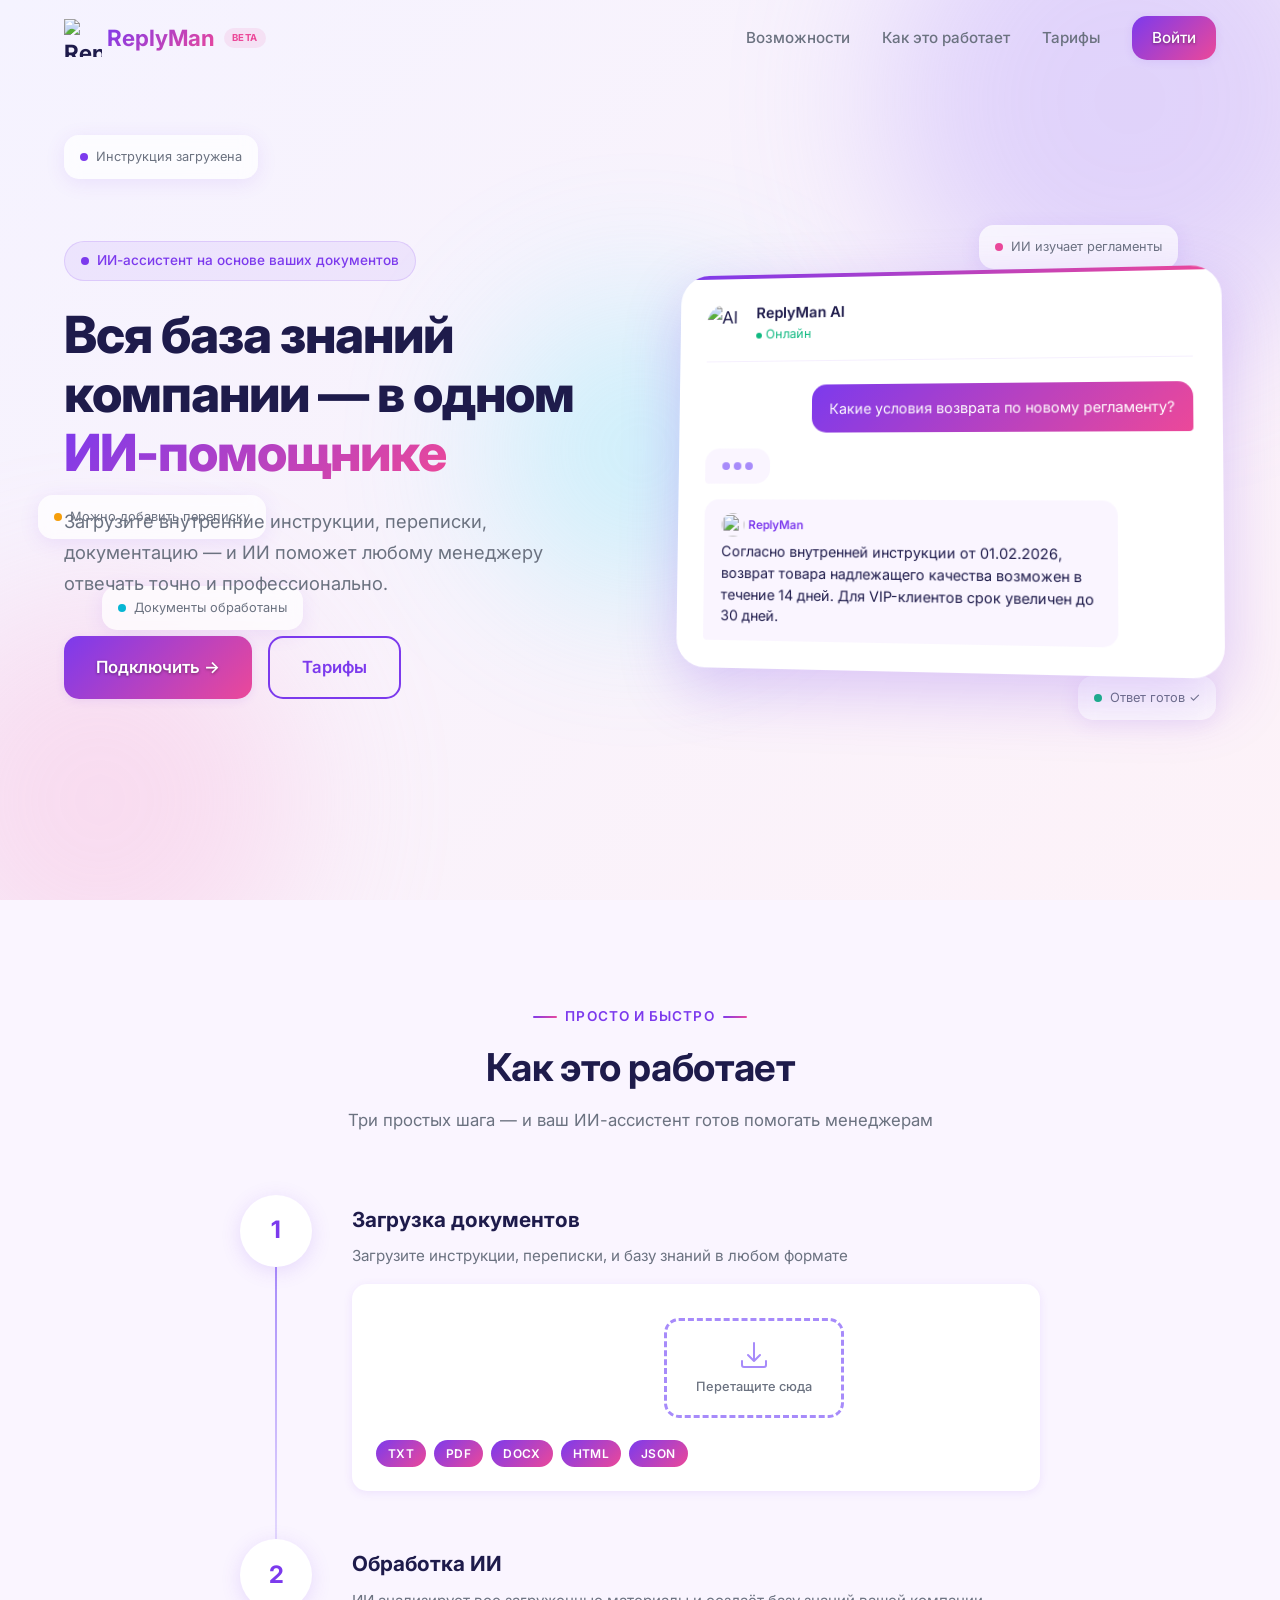
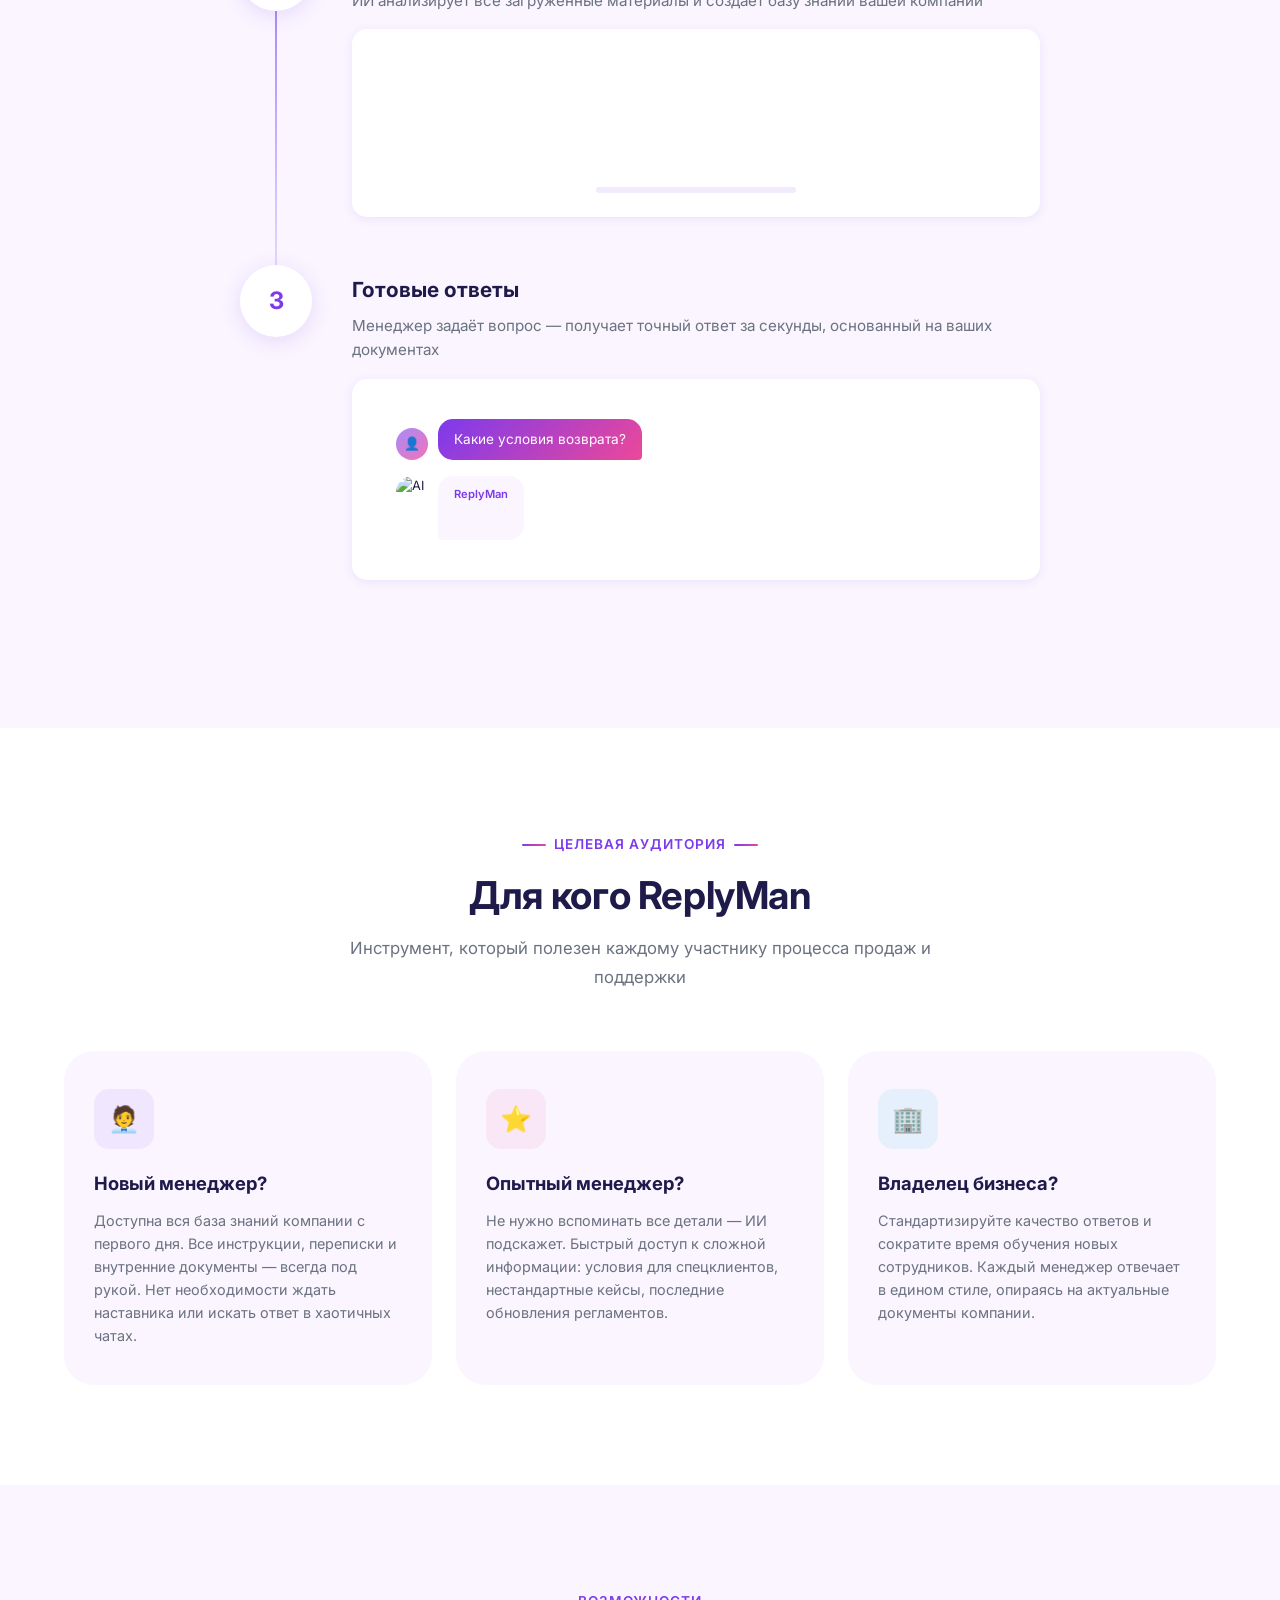
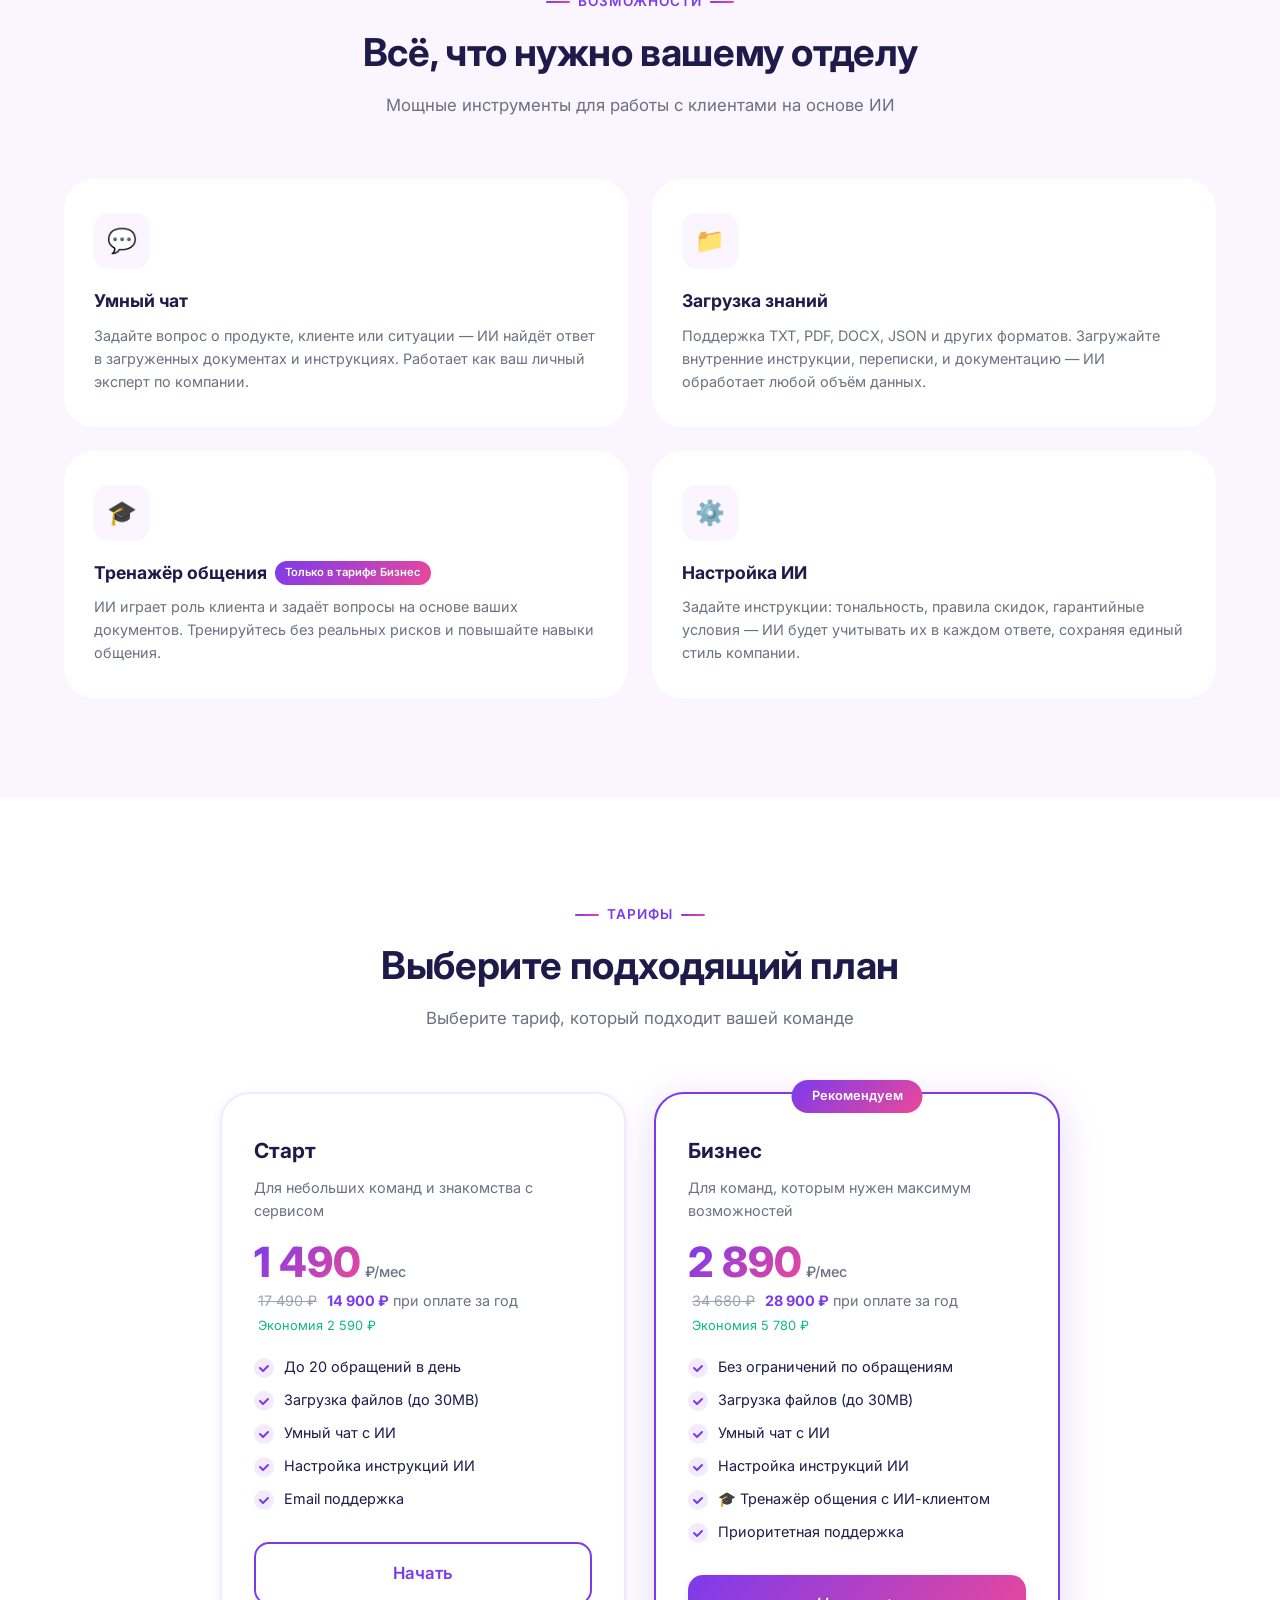
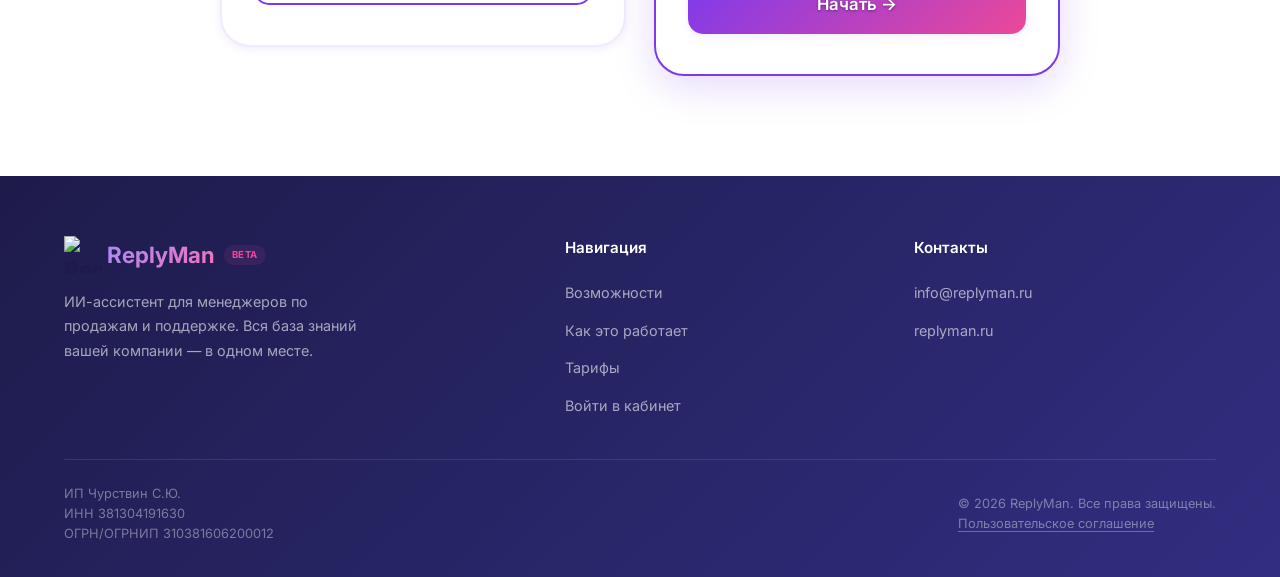
==== commit a9c60143: "Add files via upload" ====
--- a/index.html
+++ b/index.html
@@ -4,7 +4,7 @@
     <meta charset="UTF-8">
     <meta name="viewport" content="width=device-width, initial-scale=1.0">
     <title>ReplyMan — ИИ-ассистент для менеджеров по продажам и поддержке</title>
-    <meta name="description" content="Загрузите историю переписки с клиентами, и ИИ поможет любому менеджеру отвечать так же профессионально, как ваши лучшие сотрудники.">
+    <meta name="description" content="Загрузите внутренние инструкции, переписки и документы — ИИ поможет менеджерам отвечать точно и профессионально.">
     <link rel="preconnect" href="https://fonts.googleapis.com">
     <link rel="preconnect" href="https://fonts.gstatic.com" crossorigin>
     <link href="https://fonts.googleapis.com/css2?family=Inter:wght@400;500;600;700;800&display=swap" rel="stylesheet">
@@ -1414,9 +1414,15 @@
 
         .pricing-price {
             display: flex;
+            flex-direction: column;
+            margin-bottom: 20px;
+        }
+
+        .pricing-price-monthly {
+            display: flex;
             align-items: baseline;
             gap: 4px;
-            margin-bottom: 28px;
+            margin-bottom: 6px;
         }
 
         .pricing-amount {
@@ -1433,6 +1439,17 @@
             font-size: 0.9rem;
             color: var(--text-secondary);
             font-weight: 500;
+        }
+
+        .pricing-price-yearly {
+            font-size: 0.9rem;
+            color: var(--text-secondary);
+            padding-left: 4px;
+        }
+
+        .pricing-price-yearly .yearly-amount {
+            font-weight: 700;
+            color: var(--primary);
         }
 
         .pricing-features {
@@ -1969,15 +1986,15 @@
         <div class="floating-elements">
             <div class="float-bubble">
                 <span class="dot"></span>
-                Клиент спрашивает...
+                Инструкция загружена
             </div>
             <div class="float-bubble">
                 <span class="dot"></span>
-                ИИ анализирует данные
+                ИИ изучает регламенты
             </div>
             <div class="float-bubble">
                 <span class="dot"></span>
-                Документ загружен
+                Документы обработаны
             </div>
             <div class="float-bubble">
                 <span class="dot"></span>
@@ -1985,7 +2002,7 @@
             </div>
             <div class="float-bubble">
                 <span class="dot"></span>
-                Инструкции применены
+                Можно добавить переписку
             </div>
         </div>
 
@@ -1994,14 +2011,14 @@
                 <div class="hero-text">
                     <div class="hero-badge">
                         <span class="badge-dot"></span>
-                        ИИ-ассистент нового поколения
+                        ИИ-ассистент на основе ваших документов
                     </div>
                     <h1>
-                        Весь опыт ваших менеджеров — в одном
+                        Вся база знаний компании — в одном
                         <span class="gradient-text">ИИ-помощнике</span>
                     </h1>
                     <p class="hero-subtitle">
-                        Загрузите историю переписки с клиентами, и ИИ поможет любому менеджеру отвечать так же профессионально, как ваши лучшие сотрудники.
+                        Загрузите внутренние инструкции, переписки, документацию — и ИИ поможет любому менеджеру отвечать точно и профессионально.
                     </p>
                     <div class="hero-actions">
                         <a href="/lk/index.html" class="btn btn-primary btn-lg">Подключить →</a>
@@ -2020,7 +2037,7 @@
                         </div>
                         <div class="mockup-messages">
                             <div class="mockup-msg user-msg">
-                                Клиент спрашивает про сроки доставки крупного заказа. Что отвечать?
+                                Какие условия возврата по новому регламенту?
                             </div>
                             <div class="mockup-typing">
                                 <div class="typing-dot"></div>
@@ -2029,7 +2046,7 @@
                             </div>
                             <div class="mockup-msg ai-msg">
                                 <div class="ai-label"><img src="robot_avatar.png" alt="" width="24" height="24" style="border-radius:50%"> ReplyMan</div>
-                                По данным из переписки (от 12.01), для заказов свыше 50 ед. стандартный срок — 7 рабочих дней. Можно предложить экспресс-доставку за 3 дня с доплатой 15%.
+                                Согласно внутренней инструкции от 01.02.2026, возврат товара надлежащего качества возможен в течение 14 дней. Для VIP-клиентов срок увеличен до 30 дней.
                             </div>
                         </div>
                     </div>
@@ -2055,8 +2072,8 @@
                     <div class="step-number">1</div>
                     <div class="step-line"></div>
                     <div class="step-content">
-                        <h3 class="step-title">Загрузка файлов</h3>
-                        <p class="step-desc">Загрузите переписки, инструкции и документы в любом формате</p>
+                        <h3 class="step-title">Загрузка документов</h3>
+                        <p class="step-desc">Загрузите инструкции, переписки, и базу знаний в любом формате</p>
                         <div class="step-animation">
                             <div class="upload-animation">
                                 <div class="upload-file">
@@ -2066,7 +2083,7 @@
                                         <path d="M8 16l12-12h16a4 4 0 014 4v40a4 4 0 01-4 4H12a4 4 0 01-4-4V16z" fill="#f5f3ff" stroke="#7c3aed" stroke-width="2"/>
                                         <path d="M20 4v12h12" stroke="#7c3aed" stroke-width="2" stroke-linecap="round" stroke-linejoin="round"/>
                                     </svg>
-                                    <span>документ.pdf</span>
+                                    <span>инструкция.pdf</span>
                                 </div>
                                 <div class="upload-zone">
                                     <svg viewBox="0 0 32 32" fill="none" xmlns="http://www.w3.org/2000/svg">
@@ -2093,7 +2110,7 @@
                     <div class="step-line"></div>
                     <div class="step-content">
                         <h3 class="step-title">Обработка ИИ</h3>
-                        <p class="step-desc">ИИ анализирует содержимое и создаёт базу знаний вашей компании</p>
+                        <p class="step-desc">ИИ анализирует все загруженные материалы и создаёт базу знаний вашей компании</p>
                         <div class="step-animation">
                             <div class="processing-animation">
                                 <div class="gears-container">
@@ -2128,7 +2145,7 @@
                     <div class="step-number">3</div>
                     <div class="step-content">
                         <h3 class="step-title">Готовые ответы</h3>
-                        <p class="step-desc">Менеджер задаёт вопрос — получает точный ответ за секунды</p>
+                        <p class="step-desc">Менеджер задаёт вопрос — получает точный ответ за секунды, основанный на ваших документах</p>
                         <div class="step-animation">
                             <div class="answer-animation">
                                 <div class="answer-chat-user">
@@ -2165,17 +2182,17 @@
                 <div class="for-card reveal reveal-delay-1">
                     <div class="for-icon">🧑‍💼</div>
                     <h3 class="for-title">Новый менеджер?</h3>
-                    <p class="for-desc">Доступен весь опыт команды с первого дня. Все корпоративные переписки, инструкции и знания — всегда под рукой. Нет необходимости ждать наставника или искать ответ в chaotic чатах.</p>
+                    <p class="for-desc">Доступна вся база знаний компании с первого дня. Все инструкции, переписки и внутренние документы — всегда под рукой. Нет необходимости ждать наставника или искать ответ в хаотичных чатах.</p>
                 </div>
                 <div class="for-card reveal reveal-delay-2">
                     <div class="for-icon">⭐</div>
                     <h3 class="for-title">Опытный менеджер?</h3>
-                    <p class="for-desc">Не нужно вспоминать все детали — ИИ подскажет. Быстрый доступ к сложной информации: условия спецклиентов, нестандартные кейсы, последние договорённости с поставщиками.</p>
+                    <p class="for-desc">Не нужно вспоминать все детали — ИИ подскажет. Быстрый доступ к сложной информации: условия для спецклиентов, нестандартные кейсы, последние обновления регламентов.</p>
                 </div>
                 <div class="for-card reveal reveal-delay-3">
                     <div class="for-icon">🏢</div>
                     <h3 class="for-title">Владелец бизнеса?</h3>
-                    <p class="for-desc">Стандартизируйте качество ответов и сократите время обучения новых сотрудников. Каждый менеджер отвечает в едином стиле, а клиенты получают консистентный опыт.</p>
+                    <p class="for-desc">Стандартизируйте качество ответов и сократите время обучения новых сотрудников. Каждый менеджер отвечает в едином стиле, опираясь на актуальные документы компании.</p>
                 </div>
             </div>
         </div>
@@ -2196,17 +2213,17 @@
                 <div class="feature-card reveal reveal-delay-1">
                     <div class="feature-icon">💬</div>
                     <h3 class="feature-title">Умный чат</h3>
-                    <p class="feature-desc">Задайте вопрос о продукте, клиенте или ситуации — ИИ найдёт ответ в загруженных данных. Работает как ваш личный эксперт по компании.</p>
+                    <p class="feature-desc">Задайте вопрос о продукте, клиенте или ситуации — ИИ найдёт ответ в загруженных документах и инструкциях. Работает как ваш личный эксперт по компании.</p>
                 </div>
                 <div class="feature-card reveal reveal-delay-2">
                     <div class="feature-icon">📁</div>
                     <h3 class="feature-title">Загрузка знаний</h3>
-                    <p class="feature-desc">Поддержка TXT, PDF, DOCX, JSON и других форматов. Загружайте сколько нужно — ИИ обработает любой объём данных для создания базы знаний.</p>
+                    <p class="feature-desc">Поддержка TXT, PDF, DOCX, JSON и других форматов. Загружайте внутренние инструкции, переписки, и документацию — ИИ обработает любой объём данных.</p>
                 </div>
                 <div class="feature-card reveal reveal-delay-3">
                     <div class="feature-icon">🎓</div>
                     <h3 class="feature-title">Тренажёр общения <span class="feature-badge">Только в тарифе Бизнес</span></h3>
-                    <p class="feature-desc">ИИ играет роль клиента и задаёт вопросы на основе ваших данных. Тренируйтесь без реальных рисков и повышайте навыки общения.</p>
+                    <p class="feature-desc">ИИ играет роль клиента и задаёт вопросы на основе ваших документов. Тренируйтесь без реальных рисков и повышайте навыки общения.</p>
                 </div>
                 <div class="feature-card reveal reveal-delay-4">
                     <div class="feature-icon">⚙️</div>
@@ -2218,112 +2235,126 @@
     </section>
 
     <!-- ================================
-         Pricing
-         ================================ -->
-    <section class="section pricing" id="pricing">
-        <div class="container">
-            <div class="section-header reveal">
-                <div class="section-label">Тарифы</div>
-                <h2 class="section-title">Выберите подходящий план</h2>
-                <p class="section-desc">Выберите тариф, который подходит вашей команде</p>
-            </div>
-
-            <div class="pricing-grid">
-                <!-- Старт -->
-                <div class="pricing-card reveal reveal-delay-1">
-                    <div class="pricing-name">Старт</div>
-                    <div class="pricing-desc">Для небольших команд и знакомства с сервисом</div>
-                    <div class="pricing-price">
-                        <span class="pricing-amount">790</span>
-                        <span class="pricing-period">₽/мес</span>
-                    </div>
-                    <ul class="pricing-features">
-                        <li>
-                            <span class="check">
-                                <svg viewBox="0 0 12 12" fill="none"><path d="M2 6l3 3 5-5" stroke="currentColor" stroke-width="2" stroke-linecap="round" stroke-linejoin="round"/></svg>
-                            </span>
-                            До 20 обращений в день
-                        </li>
-                        <li>
-                            <span class="check">
-                                <svg viewBox="0 0 12 12" fill="none"><path d="M2 6l3 3 5-5" stroke="currentColor" stroke-width="2" stroke-linecap="round" stroke-linejoin="round"/></svg>
-                            </span>
-                            Загрузка файлов (до 30MB)
-                        </li>
-                        <li>
-                            <span class="check">
-                                <svg viewBox="0 0 12 12" fill="none"><path d="M2 6l3 3 5-5" stroke="currentColor" stroke-width="2" stroke-linecap="round" stroke-linejoin="round"/></svg>
-                            </span>
-                            Умный чат с ИИ
-                        </li>
-                        <li>
-                            <span class="check">
-                                <svg viewBox="0 0 12 12" fill="none"><path d="M2 6l3 3 5-5" stroke="currentColor" stroke-width="2" stroke-linecap="round" stroke-linejoin="round"/></svg>
-                            </span>
-                            Настройка инструкций ИИ
-                        </li>
-                        <li>
-                            <span class="check">
-                                <svg viewBox="0 0 12 12" fill="none"><path d="M2 6l3 3 5-5" stroke="currentColor" stroke-width="2" stroke-linecap="round" stroke-linejoin="round"/></svg>
-                            </span>
-                            Email поддержка
-                        </li>
-                    </ul>
-                    <a href="/lk/index.html" class="btn btn-outline btn-lg">Начать</a>
-                </div>
-
-                <!-- Бизнес -->
-                <div class="pricing-card featured reveal reveal-delay-2">
-                    <div class="pricing-recommend">Рекомендуем</div>
-                    <div class="pricing-name">Бизнес</div>
-                    <div class="pricing-desc">Для команд, которым нужен максимум возможностей</div>
-                    <div class="pricing-price">
+     Pricing
+     ================================ -->
+<section class="section pricing" id="pricing">
+    <div class="container">
+        <div class="section-header reveal">
+            <div class="section-label">Тарифы</div>
+            <h2 class="section-title">Выберите подходящий план</h2>
+            <p class="section-desc">Выберите тариф, который подходит вашей команде</p>
+        </div>
+
+        <div class="pricing-grid">
+            <!-- Старт -->
+            <div class="pricing-card reveal reveal-delay-1">
+                <div class="pricing-name">Старт</div>
+                <div class="pricing-desc">Для небольших команд и знакомства с сервисом</div>
+                <div class="pricing-price">
+                    <div class="pricing-price-monthly">
                         <span class="pricing-amount">1 490</span>
                         <span class="pricing-period">₽/мес</span>
                     </div>
-                    <ul class="pricing-features">
-                        <li>
-                            <span class="check">
-                                <svg viewBox="0 0 12 12" fill="none"><path d="M2 6l3 3 5-5" stroke="currentColor" stroke-width="2" stroke-linecap="round" stroke-linejoin="round"/></svg>
-                            </span>
-                            Без ограничений по обращениям
-                        </li>
-                        <li>
-                            <span class="check">
-                                <svg viewBox="0 0 12 12" fill="none"><path d="M2 6l3 3 5-5" stroke="currentColor" stroke-width="2" stroke-linecap="round" stroke-linejoin="round"/></svg>
-                            </span>
-                            Загрузка файлов (до 30MB)
-                        </li>
-                        <li>
-                            <span class="check">
-                                <svg viewBox="0 0 12 12" fill="none"><path d="M2 6l3 3 5-5" stroke="currentColor" stroke-width="2" stroke-linecap="round" stroke-linejoin="round"/></svg>
-                            </span>
-                            Умный чат с ИИ
-                        </li>
-                        <li>
-                            <span class="check">
-                                <svg viewBox="0 0 12 12" fill="none"><path d="M2 6l3 3 5-5" stroke="currentColor" stroke-width="2" stroke-linecap="round" stroke-linejoin="round"/></svg>
-                            </span>
-                            Настройка инструкций ИИ
-                        </li>
-                        <li>
-                            <span class="check">
-                                <svg viewBox="0 0 12 12" fill="none"><path d="M2 6l3 3 5-5" stroke="currentColor" stroke-width="2" stroke-linecap="round" stroke-linejoin="round"/></svg>
-                            </span>
-                            🎓 Тренажёр общения с ИИ-клиентом
-                        </li>
-                        <li>
-                            <span class="check">
-                                <svg viewBox="0 0 12 12" fill="none"><path d="M2 6l3 3 5-5" stroke="currentColor" stroke-width="2" stroke-linecap="round" stroke-linejoin="round"/></svg>
-                            </span>
-                            Приоритетная поддержка
-                        </li>
-                    </ul>
-                    <a href="/lk/index.html" class="btn btn-primary btn-lg">Начать →</a>
+                    <div class="pricing-price-yearly">
+                        <span style="text-decoration: line-through; color: #9ca3af; margin-right: 6px;">17 490 ₽</span>
+                        <span class="yearly-amount">14 900 ₽</span> при оплате за год
+                        <div style="font-size: 0.8rem; color: #10b981; margin-top: 4px;">Экономия 2 590 ₽</div>
+                    </div>
                 </div>
+                <ul class="pricing-features">
+                    <li>
+                        <span class="check">
+                            <svg viewBox="0 0 12 12" fill="none"><path d="M2 6l3 3 5-5" stroke="currentColor" stroke-width="2" stroke-linecap="round" stroke-linejoin="round"/></svg>
+                        </span>
+                        До 20 обращений в день
+                    </li>
+                    <li>
+                        <span class="check">
+                            <svg viewBox="0 0 12 12" fill="none"><path d="M2 6l3 3 5-5" stroke="currentColor" stroke-width="2" stroke-linecap="round" stroke-linejoin="round"/></svg>
+                        </span>
+                        Загрузка файлов (до 30MB)
+                    </li>
+                    <li>
+                        <span class="check">
+                            <svg viewBox="0 0 12 12" fill="none"><path d="M2 6l3 3 5-5" stroke="currentColor" stroke-width="2" stroke-linecap="round" stroke-linejoin="round"/></svg>
+                        </span>
+                        Умный чат с ИИ
+                    </li>
+                    <li>
+                        <span class="check">
+                            <svg viewBox="0 0 12 12" fill="none"><path d="M2 6l3 3 5-5" stroke="currentColor" stroke-width="2" stroke-linecap="round" stroke-linejoin="round"/></svg>
+                        </span>
+                        Настройка инструкций ИИ
+                    </li>
+                    <li>
+                        <span class="check">
+                            <svg viewBox="0 0 12 12" fill="none"><path d="M2 6l3 3 5-5" stroke="currentColor" stroke-width="2" stroke-linecap="round" stroke-linejoin="round"/></svg>
+                        </span>
+                        Email поддержка
+                    </li>
+                </ul>
+                <a href="/lk/index.html" class="btn btn-outline btn-lg">Начать</a>
+            </div>
+
+            <!-- Бизнес -->
+            <div class="pricing-card featured reveal reveal-delay-2">
+                <div class="pricing-recommend">Рекомендуем</div>
+                <div class="pricing-name">Бизнес</div>
+                <div class="pricing-desc">Для команд, которым нужен максимум возможностей</div>
+                <div class="pricing-price">
+                    <div class="pricing-price-monthly">
+                        <span class="pricing-amount">2 890</span>
+                        <span class="pricing-period">₽/мес</span>
+                    </div>
+                    <div class="pricing-price-yearly">
+                        <span style="text-decoration: line-through; color: #9ca3af; margin-right: 6px;">34 680 ₽</span>
+                        <span class="yearly-amount">28 900 ₽</span> при оплате за год
+                        <div style="font-size: 0.8rem; color: #10b981; margin-top: 4px;">Экономия 5 780 ₽</div>
+                    </div>
+                </div>
+                <ul class="pricing-features">
+                    <li>
+                        <span class="check">
+                            <svg viewBox="0 0 12 12" fill="none"><path d="M2 6l3 3 5-5" stroke="currentColor" stroke-width="2" stroke-linecap="round" stroke-linejoin="round"/></svg>
+                        </span>
+                        Без ограничений по обращениям
+                    </li>
+                    <li>
+                        <span class="check">
+                            <svg viewBox="0 0 12 12" fill="none"><path d="M2 6l3 3 5-5" stroke="currentColor" stroke-width="2" stroke-linecap="round" stroke-linejoin="round"/></svg>
+                        </span>
+                        Загрузка файлов (до 30MB)
+                    </li>
+                    <li>
+                        <span class="check">
+                            <svg viewBox="0 0 12 12" fill="none"><path d="M2 6l3 3 5-5" stroke="currentColor" stroke-width="2" stroke-linecap="round" stroke-linejoin="round"/></svg>
+                        </span>
+                        Умный чат с ИИ
+                    </li>
+                    <li>
+                        <span class="check">
+                            <svg viewBox="0 0 12 12" fill="none"><path d="M2 6l3 3 5-5" stroke="currentColor" stroke-width="2" stroke-linecap="round" stroke-linejoin="round"/></svg>
+                        </span>
+                        Настройка инструкций ИИ
+                    </li>
+                    <li>
+                        <span class="check">
+                            <svg viewBox="0 0 12 12" fill="none"><path d="M2 6l3 3 5-5" stroke="currentColor" stroke-width="2" stroke-linecap="round" stroke-linejoin="round"/></svg>
+                        </span>
+                        🎓 Тренажёр общения с ИИ-клиентом
+                    </li>
+                    <li>
+                        <span class="check">
+                            <svg viewBox="0 0 12 12" fill="none"><path d="M2 6l3 3 5-5" stroke="currentColor" stroke-width="2" stroke-linecap="round" stroke-linejoin="round"/></svg>
+                        </span>
+                        Приоритетная поддержка
+                    </li>
+                </ul>
+                <a href="/lk/index.html" class="btn btn-primary btn-lg">Начать →</a>
             </div>
         </div>
-    </section>
+    </div>
+</section>
 
     <!-- ================================
          Footer
@@ -2336,7 +2367,7 @@
                         <div class="logo-icon"><img src="logo_rm.png" alt="ReplyMan"></div>
                         <span class="logo-text">ReplyMan</span><span class="logo-beta">beta</span>
                     </a>
-                    <p class="footer-about">ИИ-ассистент для менеджеров по продажам и поддержке. Весь опыт вашей команды — в одном месте.</p>
+                    <p class="footer-about">ИИ-ассистент для менеджеров по продажам и поддержке. Вся база знаний вашей компании — в одном месте.</p>
                 </div>
                 <div>
                     <div class="footer-title">Навигация</div>
@@ -2362,7 +2393,7 @@
                     ОГРН/ОГРНИП 310381606200012
                 </div>
                 <div class="footer-copyright">
-                    &copy; 2025 ReplyMan. Все права защищены.<br>
+                    &copy; 2026 ReplyMan. Все права защищены.<br>
                     <a href="#" onclick="openModal(); return false;" style="color: inherit; text-decoration: underline; text-decoration-color: rgba(255,255,255,0.3); text-underline-offset: 3px;">Пользовательское соглашение</a>
                 </div>
             </div>
@@ -2639,4 +2670,4 @@
         })();
     </script>
 </body>
-</html>
+</html>
